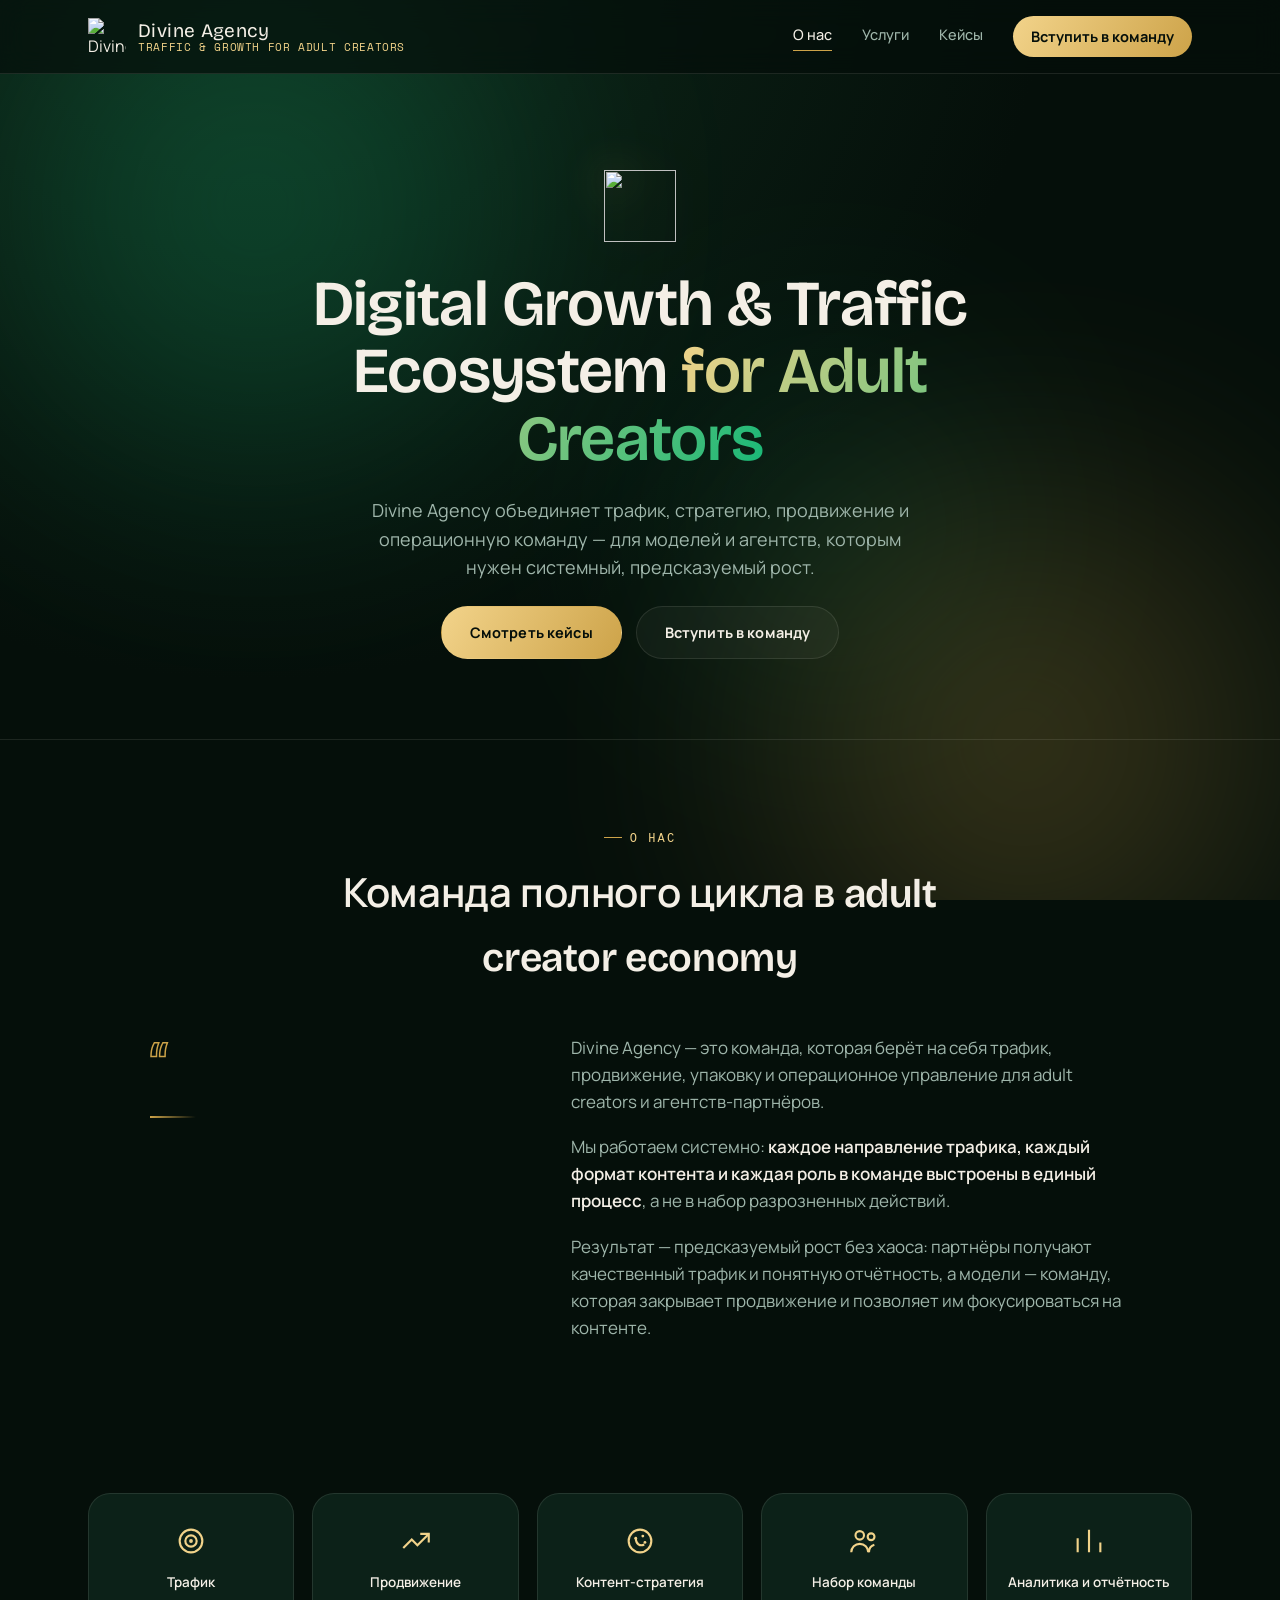
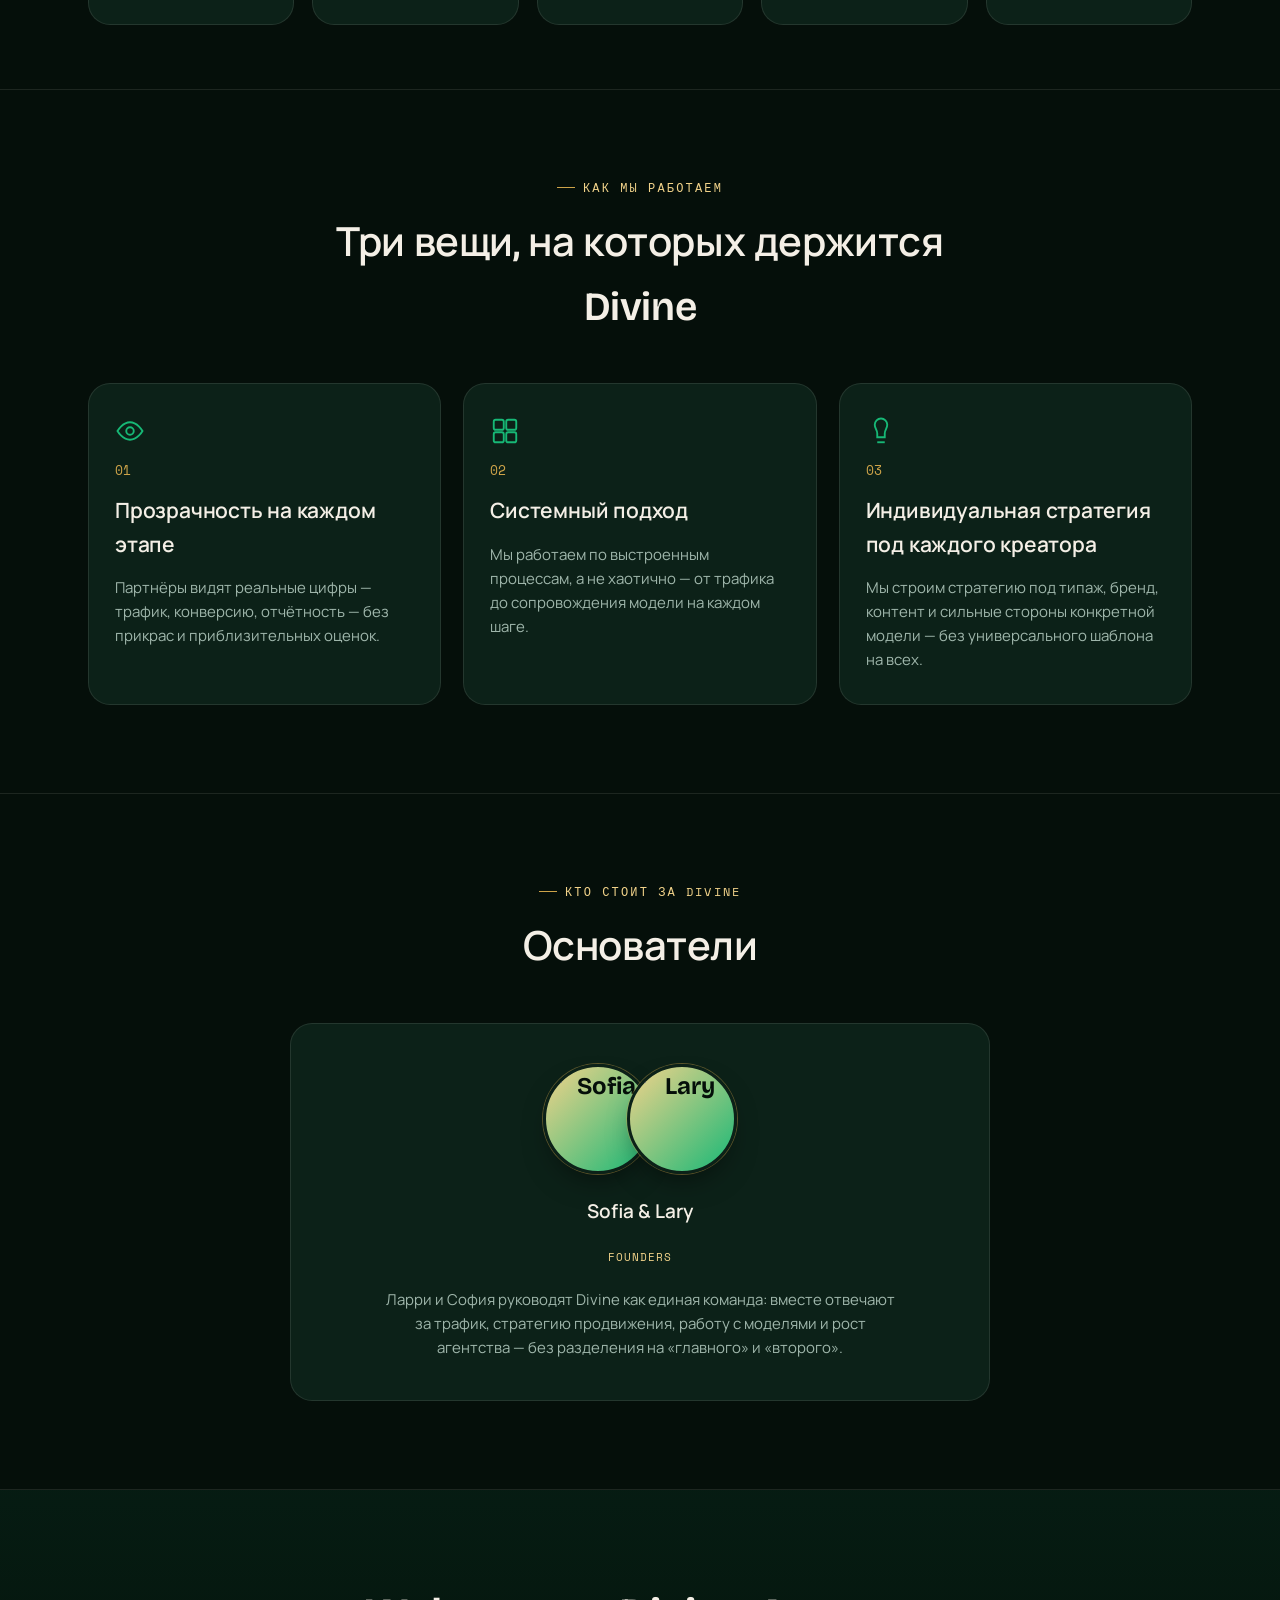
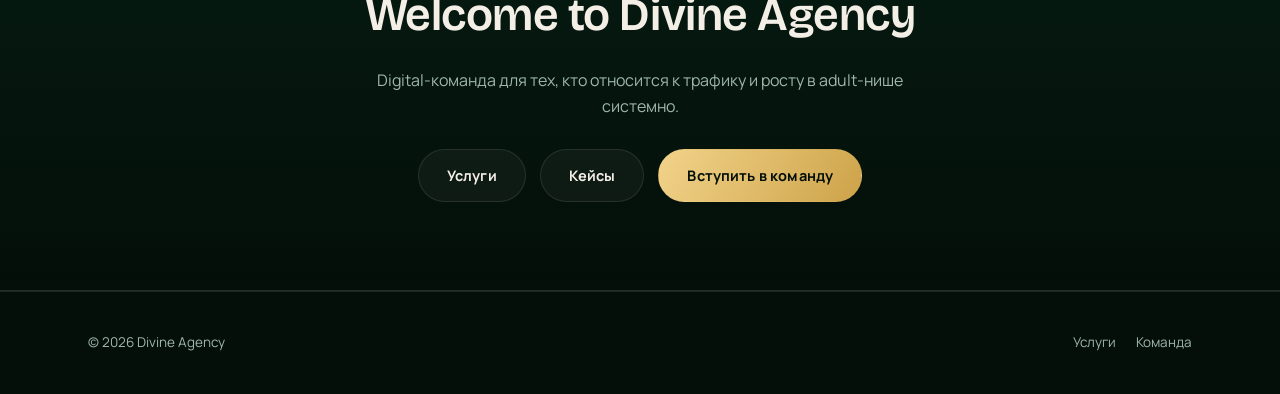
==== index.html @ f1b294c2 "Add files via upload" ====
<!DOCTYPE html>
<html lang="ru">
<head>
<meta charset="UTF-8">
<meta name="viewport" content="width=device-width, initial-scale=1.0">
<title>Divine Agency — Digital Growth &amp; Traffic Ecosystem for Adult Creators</title>
<meta name="description" content="Divine Agency — traffic, продвижение и команда полного цикла для adult creators и агентств.">
<link rel="icon" href="assets/logo.svg" type="image/svg+xml">
<link rel="stylesheet" href="style.css">
</head>
<body>
<div class="aurora-bg"><div class="aurora-blob"></div></div>
<div class="cursor-glow" id="cursor-glow"></div>

<header class="site-header">
  <div class="header-inner container">
    <a href="index.html" class="brand">
      <img src="assets/logo.svg" alt="Divine Agency" class="brand-mark">
      <span class="brand-text">
        <span class="brand-name">Divine Agency</span>
        <span class="brand-tagline">Traffic &amp; Growth for Adult Creators</span>
      </span>
    </a>
    <nav class="main-nav" id="main-nav">
      <a href="index.html#about" class="nav-link active">О нас</a>
      <a href="services.html" class="nav-link">Услуги</a>
      <a href="services.html#cases" class="nav-link">Кейсы</a>
      <a href="team.html" class="nav-link nav-cta">Вступить в команду</a>
    </nav>
    <button class="nav-toggle" id="nav-toggle" aria-label="Меню">
      <span></span><span></span><span></span>
    </button>
  </div>
</header>

<main>

  <section class="hero">
    <div class="hero-inner container">
      <img src="assets/logo.svg" alt="" class="hero-mark">
      <h1>Digital Growth &amp; Traffic Ecosystem <span>for Adult Creators</span></h1>
      <p class="hero-sub">Divine Agency объединяет трафик, стратегию, продвижение и операционную команду — для моделей и агентств, которым нужен системный, предсказуемый рост.</p>
      <div class="btn-row">
        <a href="services.html#cases" class="btn btn-primary">Смотреть кейсы</a>
        <a href="team.html" class="btn btn-ghost">Вступить в команду</a>
      </div>
    </div>
  </section>

  <hr class="divider">

  <section class="section" id="about">
    <div class="container">
      <div class="section-head reveal">
        <span class="eyebrow">О нас</span>
        <h2>Команда полного цикла в adult creator economy</h2>
      </div>
      <div class="about-wrap reveal">
        <span class="about-quote">“</span>
        <div class="about-body">
          <p>Divine Agency — это команда, которая берёт на себя трафик, продвижение, упаковку и операционное управление для adult creators и агентств-партнёров.</p>
          <p>Мы работаем системно: <strong>каждое направление трафика, каждый формат контента и каждая роль в команде выстроены в единый процесс</strong>, а не в набор разрозненных действий.</p>
          <p>Результат — предсказуемый рост без хаоса: партнёры получают качественный трафик и понятную отчётность, а модели — команду, которая закрывает продвижение и позволяет им фокусироваться на контенте.</p>
        </div>
      </div>
    </div>
  </section>

  <section class="section-tight">
    <div class="container">
      <div class="capability-grid reveal-stagger reveal">
        <div class="capability-tile">
          <svg class="capability-icon" viewBox="0 0 24 24" fill="none" stroke="currentColor" stroke-width="1.5"><circle cx="12" cy="12" r="8"/><circle cx="12" cy="12" r="4"/><circle cx="12" cy="12" r="0.6" fill="currentColor"/></svg>
          <span class="capability-label">Трафик</span>
        </div>
        <div class="capability-tile">
          <svg class="capability-icon" viewBox="0 0 24 24" fill="none" stroke="currentColor" stroke-width="1.5"><path d="M3 17l6-6 4 4 8-8"/><path d="M15 7h6v6"/></svg>
          <span class="capability-label">Продвижение</span>
        </div>
        <div class="capability-tile">
          <svg class="capability-icon" viewBox="0 0 24 24" fill="none" stroke="currentColor" stroke-width="1.5"><circle cx="12" cy="12" r="8"/><circle cx="9" cy="10" r="1" fill="currentColor" stroke="none"/><circle cx="14" cy="8.5" r="1" fill="currentColor" stroke="none"/><circle cx="15.5" cy="13" r="1" fill="currentColor" stroke="none"/><path d="M9 10c0 4 3 6 6 4.5"/></svg>
          <span class="capability-label">Контент-стратегия</span>
        </div>
        <div class="capability-tile">
          <svg class="capability-icon" viewBox="0 0 24 24" fill="none" stroke="currentColor" stroke-width="1.5"><circle cx="9" cy="8" r="3"/><path d="M3 20c0-3.3 2.7-6 6-6s6 2.7 6 6"/><circle cx="17" cy="9" r="2.4"/><path d="M15.5 20c0-2.6 1.6-4.6 3.8-5.3"/></svg>
          <span class="capability-label">Набор команды</span>
        </div>
        <div class="capability-tile">
          <svg class="capability-icon" viewBox="0 0 24 24" fill="none" stroke="currentColor" stroke-width="1.5"><path d="M4 20V10M12 20V4M20 20v-7"/></svg>
          <span class="capability-label">Аналитика и отчётность</span>
        </div>
      </div>
    </div>
  </section>

  <hr class="divider">

  <section class="section">
    <div class="container">
      <div class="section-head reveal">
        <span class="eyebrow">Как мы работаем</span>
        <h2>Три вещи, на которых держится Divine</h2>
      </div>
      <div class="pillar-grid reveal-stagger reveal">
        <div class="pillar-card">
          <svg class="pillar-icon" viewBox="0 0 24 24" fill="none" stroke="currentColor" stroke-width="1.5"><path d="M2 12s4-7 10-7 10 7 10 7-4 7-10 7-10-7-10-7z"/><circle cx="12" cy="12" r="3"/></svg>
          <span class="pillar-num">01</span>
          <h3>Прозрачность на каждом этапе</h3>
          <p>Партнёры видят реальные цифры — трафик, конверсию, отчётность — без прикрас и приблизительных оценок.</p>
        </div>
        <div class="pillar-card">
          <svg class="pillar-icon" viewBox="0 0 24 24" fill="none" stroke="currentColor" stroke-width="1.5"><rect x="3" y="3" width="8" height="8" rx="1.5"/><rect x="13" y="3" width="8" height="8" rx="1.5"/><rect x="3" y="13" width="8" height="8" rx="1.5"/><rect x="13" y="13" width="8" height="8" rx="1.5"/></svg>
          <span class="pillar-num">02</span>
          <h3>Системный подход</h3>
          <p>Мы работаем по выстроенным процессам, а не хаотично — от трафика до сопровождения модели на каждом шаге.</p>
        </div>
        <div class="pillar-card">
          <svg class="pillar-icon" viewBox="0 0 24 24" fill="none" stroke="currentColor" stroke-width="1.5"><path d="M12 2a5 5 0 0 1 5 5c0 3-2 4-2 7v3h-6v-3c0-3-2-4-2-7a5 5 0 0 1 5-5z"/><path d="M9 21h6"/></svg>
          <span class="pillar-num">03</span>
          <h3>Индивидуальная стратегия под каждого креатора</h3>
          <p>Мы строим стратегию под типаж, бренд, контент и сильные стороны конкретной модели — без универсального шаблона на всех.</p>
        </div>
      </div>
    </div>
  </section>

  <hr class="divider">

  <section class="section">
    <div class="container">
      <div class="section-head reveal">
        <span class="eyebrow">Кто стоит за Divine</span>
        <h2>Основатели</h2>
      </div>
      <div class="founder-card reveal">
        <div class="founder-avatars">
          <div class="founder-avatar"><img src="assets/sophie.png" alt="Sofia"></div>
          <div class="founder-avatar"><img src="assets/larry.png" alt="Lary"></div>
        </div>
        <div class="founder-names">
          <span class="founder-name-pair">Sofia &amp; Lary</span>
        </div>
        <span class="founder-role-pair">Founders</span>
        <p class="founder-desc">Ларри и София руководят Divine как единая команда: вместе отвечают за трафик, стратегию продвижения, работу с моделями и рост агентства — без разделения на «главного» и «второго».</p>
      </div>
    </div>
  </section>

  <section class="section closing reveal">
    <div class="container">
      <h2>Welcome to Divine Agency</h2>
      <p>Digital-команда для тех, кто относится к трафику и росту в adult-нише системно.</p>
      <div class="btn-row">
        <a href="services.html" class="btn btn-ghost">Услуги</a>
        <a href="services.html#cases" class="btn btn-ghost">Кейсы</a>
        <a href="team.html" class="btn btn-primary">Вступить в команду</a>
      </div>
    </div>
  </section>

</main>

<footer class="site-footer">
  <div class="container footer-inner">
    <span>© 2026 Divine Agency</span>
    <div class="footer-links">
      <a href="services.html">Услуги</a>
      <a href="team.html">Команда</a>
    </div>
  </div>
</footer>

<script src="script.js"></script>
</body>
</html>
---- style.css ----
@import url('https://fonts.googleapis.com/css2?family=Bricolage+Grotesque:opsz,wght@12..96,400;12..96,500;12..96,600;12..96,700;12..96,800&family=Manrope:wght@400;500;600;700;800&family=Space+Mono:wght@400;700&display=swap');

:root {
  --bg: #050f0a;
  --bg-soft: #081a12;
  --panel: #0c2118;
  --panel-line: rgba(244, 239, 230, 0.1);
  --emerald: #0f5a38;
  --emerald-bright: #17b876;
  --gold: #cda349;
  --gold-soft: #f2d38a;
  --ivory: #f4efe6;
  --muted: #9fb6ab;
  --radius-lg: 22px;
  --radius-md: 14px;
  --radius-sm: 9px;
  --font-display: 'Bricolage Grotesque', 'Manrope', sans-serif;
  --font-body: 'Manrope', sans-serif;
  --font-mono: 'Space Mono', monospace;
  --container: 1160px;
}

* { box-sizing: border-box; }

html { scroll-behavior: smooth; }

body {
  margin: 0;
  background: var(--bg);
  color: var(--ivory);
  font-family: var(--font-body);
  font-size: 16px;
  line-height: 1.6;
  -webkit-font-smoothing: antialiased;
}

img { max-width: 100%; display: block; }

a { color: inherit; text-decoration: none; }

.container {
  width: 100%;
  max-width: var(--container);
  margin: 0 auto;
  padding: 0 28px;
}

h1, h2, h3, h4 {
  font-family: var(--font-display);
  font-weight: 600;
  margin: 0;
  letter-spacing: -0.01em;
}

p { margin: 0; }

.eyebrow {
  display: inline-flex;
  align-items: center;
  gap: 8px;
  font-family: var(--font-mono);
  font-size: 12px;
  letter-spacing: 0.18em;
  text-transform: uppercase;
  color: var(--gold-soft);
}

.eyebrow::before {
  content: '';
  width: 18px;
  height: 1px;
  background: var(--gold);
}

/* ---------- Animated background ---------- */
.aurora-bg {
  position: fixed;
  inset: 0;
  z-index: -1;
  overflow: hidden;
  background: radial-gradient(ellipse at 20% -10%, #0e2c1c 0%, var(--bg) 55%),
              linear-gradient(180deg, var(--bg) 0%, var(--bg-soft) 100%);
}

.aurora-bg::before,
.aurora-bg::after {
  content: '';
  position: absolute;
  width: 60vw;
  height: 60vw;
  border-radius: 50%;
  filter: blur(90px);
  opacity: 0.28;
  animation: drift 26s ease-in-out infinite alternate;
}

.aurora-bg::before {
  top: -20%;
  left: -10%;
  background: radial-gradient(circle, var(--emerald-bright), transparent 70%);
}

.aurora-bg::after {
  bottom: -25%;
  right: -10%;
  background: radial-gradient(circle, var(--gold), transparent 70%);
  animation-delay: -13s;
}

@keyframes drift {
  0% { transform: translate(0, 0) scale(1); }
  100% { transform: translate(6%, 8%) scale(1.12); }
}

.aurora-blob {
  position: absolute;
  top: 30%;
  left: 45%;
  width: 40vw;
  height: 40vw;
  border-radius: 50%;
  filter: blur(100px);
  opacity: 0.16;
  background: radial-gradient(circle, var(--emerald-bright), transparent 70%);
  animation: orbit 34s linear infinite;
}

@keyframes orbit {
  0% { transform: translate(0, 0) rotate(0deg) scale(1); }
  50% { transform: translate(-14%, 10%) rotate(180deg) scale(1.15); }
  100% { transform: translate(0, 0) rotate(360deg) scale(1); }
}

.cursor-glow {
  position: fixed;
  top: 0;
  left: 0;
  width: 480px;
  height: 480px;
  margin-left: -240px;
  margin-top: -240px;
  border-radius: 50%;
  background: radial-gradient(circle, rgba(205, 163, 73, 0.1), transparent 70%);
  pointer-events: none;
  z-index: 1;
  opacity: 0;
  transition: opacity 0.4s ease;
  will-change: transform;
}

.cursor-glow.is-active { opacity: 1; }

@media (prefers-reduced-motion: reduce) {
  .aurora-bg::before, .aurora-bg::after, .aurora-blob,
  .capability-icon, .pillar-icon, .role-icon { animation: none !important; }
  .cursor-glow { display: none; }
}

/* ---------- Reveal on scroll ---------- */
.reveal {
  opacity: 0;
  transform: translateY(28px);
  transition: opacity 0.7s cubic-bezier(0.2, 0.7, 0.2, 1), transform 0.7s cubic-bezier(0.2, 0.7, 0.2, 1);
}

.reveal.is-visible { opacity: 1; transform: translateY(0); }

.reveal-stagger > * { opacity: 0; }
.reveal-stagger.is-visible > * { animation: revealStagger 0.7s cubic-bezier(0.2, 0.7, 0.2, 1) both; }
.reveal-stagger.is-visible > *:nth-child(1) { animation-delay: 0.05s; }
.reveal-stagger.is-visible > *:nth-child(2) { animation-delay: 0.12s; }
.reveal-stagger.is-visible > *:nth-child(3) { animation-delay: 0.19s; }
.reveal-stagger.is-visible > *:nth-child(4) { animation-delay: 0.26s; }
.reveal-stagger.is-visible > *:nth-child(5) { animation-delay: 0.33s; }

@keyframes revealStagger {
  from { opacity: 0; transform: translateY(22px); }
  to { opacity: 1; transform: translateY(0); }
}

/* ---------- Header ---------- */
.site-header {
  position: sticky;
  top: 0;
  z-index: 50;
  background: rgba(5, 15, 10, 0.72);
  backdrop-filter: blur(14px);
  border-bottom: 1px solid var(--panel-line);
}

.header-inner {
  display: flex;
  align-items: center;
  justify-content: space-between;
  gap: 20px;
  padding-top: 16px;
  padding-bottom: 16px;
}

.brand {
  display: flex;
  align-items: center;
  gap: 12px;
}

.brand-mark { width: 38px; height: 38px; flex-shrink: 0; }

.brand-text { display: flex; flex-direction: column; line-height: 1.15; }

.brand-name {
  font-family: var(--font-display);
  font-size: 19px;
  letter-spacing: 0.02em;
  color: var(--ivory);
}

.brand-tagline {
  font-family: var(--font-mono);
  font-size: 10.5px;
  letter-spacing: 0.06em;
  color: var(--gold-soft);
  text-transform: uppercase;
}

.main-nav {
  display: flex;
  align-items: center;
  gap: 30px;
}

.nav-link {
  font-size: 14.5px;
  font-weight: 500;
  color: var(--muted);
  padding-bottom: 4px;
  border-bottom: 1px solid transparent;
  transition: color 0.2s ease, border-color 0.2s ease;
  white-space: nowrap;
}

.nav-link:hover { color: var(--ivory); }

.nav-link.active {
  color: var(--ivory);
  border-color: var(--gold);
}

.nav-link.nav-cta {
  color: var(--bg);
  background: linear-gradient(120deg, var(--gold-soft), var(--gold));
  padding: 9px 18px;
  border-radius: 999px;
  border-bottom: none;
  font-weight: 700;
}

.nav-link.nav-cta:hover { filter: brightness(1.08); }

.nav-toggle {
  display: none;
  flex-direction: column;
  justify-content: center;
  gap: 5px;
  width: 34px;
  height: 34px;
  background: none;
  border: 1px solid var(--panel-line);
  border-radius: 8px;
  cursor: pointer;
}

.nav-toggle span {
  display: block;
  height: 1.5px;
  margin: 0 7px;
  background: var(--ivory);
}

/* ---------- Buttons ---------- */
.btn {
  position: relative;
  display: inline-flex;
  align-items: center;
  justify-content: center;
  gap: 8px;
  padding: 14px 28px;
  border-radius: 999px;
  font-size: 14.5px;
  font-weight: 700;
  letter-spacing: 0.01em;
  cursor: pointer;
  border: 1px solid transparent;
  overflow: hidden;
  transition: transform 0.25s cubic-bezier(0.2, 0.8, 0.2, 1), filter 0.2s ease, background 0.2s ease, box-shadow 0.3s ease;
}

.btn::before {
  content: '';
  position: absolute;
  inset: 0;
  background: linear-gradient(115deg, transparent 20%, rgba(255, 255, 255, 0.35) 50%, transparent 80%);
  transform: translateX(-120%);
  transition: transform 0.6s ease;
}

.btn:hover::before { transform: translateX(120%); }

.btn:hover { transform: translateY(-3px) scale(1.02); }
.btn:active { transform: translateY(-1px) scale(0.98); }

.btn-primary {
  color: var(--bg);
  background: linear-gradient(120deg, var(--gold-soft), var(--gold));
}

.btn-primary:hover {
  filter: brightness(1.06);
  box-shadow: 0 14px 34px -14px rgba(205, 163, 73, 0.6);
}

.btn-ghost {
  color: var(--ivory);
  background: rgba(244, 239, 230, 0.04);
  border-color: var(--panel-line);
}

.btn-ghost:hover {
  background: rgba(244, 239, 230, 0.09);
  box-shadow: 0 14px 34px -18px rgba(23, 184, 118, 0.5);
}

.btn-row {
  display: flex;
  flex-wrap: wrap;
  gap: 14px;
}

/* ---------- Hero ---------- */
.hero {
  padding: 96px 0 80px;
  text-align: center;
}

.hero-inner {
  max-width: 780px;
  margin: 0 auto;
  display: flex;
  flex-direction: column;
  align-items: center;
  gap: 24px;
}

.hero-mark {
  width: 72px;
  height: 72px;
  margin-bottom: 4px;
  filter: drop-shadow(0 0 22px rgba(205, 163, 73, 0.45));
  animation: heroFloat 5.5s ease-in-out infinite;
}

@keyframes heroFloat {
  0%, 100% { transform: translateY(0) rotate(0deg); }
  50% { transform: translateY(-10px) rotate(-3deg); }
}

.hero h1 {
  font-size: clamp(38px, 5.6vw, 64px);
  line-height: 1.05;
  color: var(--ivory);
}

.hero h1 span {
  background: linear-gradient(120deg, var(--gold-soft), var(--emerald-bright));
  -webkit-background-clip: text;
  background-clip: text;
  color: transparent;
}

.hero-sub {
  font-size: 18px;
  color: var(--muted);
  max-width: 560px;
}

/* ---------- Sections ---------- */
.section { padding: 88px 0; }
.section-tight { padding: 64px 0; }

.section-head {
  max-width: 680px;
  margin: 0 auto 44px;
  text-align: center;
  display: flex;
  flex-direction: column;
  gap: 14px;
  align-items: center;
}

.section-head h2 {
  font-size: clamp(28px, 3.6vw, 40px);
  color: var(--ivory);
}

.section-head p {
  color: var(--muted);
  font-size: 16px;
}

.divider {
  border: none;
  border-top: 1px solid var(--panel-line);
  margin: 0;
}

/* ---------- About ---------- */
.about-wrap {
  display: grid;
  grid-template-columns: 0.8fr 1.2fr;
  gap: 48px;
  align-items: start;
  max-width: 980px;
  margin: 0 auto;
}

.about-quote {
  font-family: var(--font-display);
  font-size: 64px;
  line-height: 1;
  color: transparent;
  -webkit-text-stroke: 1.5px var(--gold);
  position: relative;
}

.about-quote::after {
  content: '';
  display: block;
  width: 46px;
  height: 2px;
  margin-top: 18px;
  background: linear-gradient(90deg, var(--gold), transparent);
}

.about-body {
  display: flex;
  flex-direction: column;
  gap: 18px;
  color: var(--muted);
  font-size: 17px;
}

.about-body strong { color: var(--ivory); font-weight: 600; }

/* ---------- Capability grid ---------- */
.capability-grid {
  display: grid;
  grid-template-columns: repeat(5, 1fr);
  gap: 18px;
}

.capability-tile {
  background: var(--panel);
  border: 1px solid var(--panel-line);
  border-radius: var(--radius-lg);
  padding: 30px 18px;
  text-align: center;
  display: flex;
  flex-direction: column;
  align-items: center;
  gap: 14px;
  transition: transform 0.3s ease, border-color 0.3s ease, box-shadow 0.3s ease;
}

.capability-tile:hover {
  transform: translateY(-6px);
  border-color: rgba(205, 163, 73, 0.4);
  box-shadow: 0 18px 40px -20px rgba(23, 184, 118, 0.4);
}

.capability-icon {
  width: 34px;
  height: 34px;
  color: var(--gold-soft);
  animation: iconFloat 4.5s ease-in-out infinite;
}

.capability-tile:nth-child(2) .capability-icon { animation-delay: -0.8s; }
.capability-tile:nth-child(3) .capability-icon { animation-delay: -1.6s; }
.capability-tile:nth-child(4) .capability-icon { animation-delay: -2.4s; }
.capability-tile:nth-child(5) .capability-icon { animation-delay: -3.2s; }

.capability-label {
  font-size: 13.5px;
  color: var(--ivory);
  font-weight: 600;
}

@keyframes iconFloat {
  0%, 100% { transform: translateY(0); }
  50% { transform: translateY(-7px); }
}

/* ---------- Pillars ---------- */
.pillar-grid {
  display: grid;
  grid-template-columns: repeat(3, 1fr);
  gap: 22px;
}

.pillar-card {
  background: var(--panel);
  border: 1px solid var(--panel-line);
  border-radius: var(--radius-lg);
  padding: 32px 26px;
  display: flex;
  flex-direction: column;
  gap: 14px;
  transition: transform 0.3s ease, border-color 0.3s ease;
}

.pillar-card:hover {
  transform: translateY(-6px);
  border-color: rgba(205, 163, 73, 0.35);
}

.pillar-icon {
  width: 30px;
  height: 30px;
  color: var(--emerald-bright);
  animation: iconFloat 5s ease-in-out infinite;
}

.pillar-card:nth-child(2) .pillar-icon { animation-delay: -1.2s; }
.pillar-card:nth-child(3) .pillar-icon { animation-delay: -2.4s; }

.pillar-num {
  font-family: var(--font-mono);
  color: var(--gold);
  font-size: 13px;
}

.pillar-card h3 { font-size: 21px; color: var(--ivory); }
.pillar-card p { color: var(--muted); font-size: 15px; }

/* ---------- Founders ---------- */
.founder-card {
  background: var(--panel);
  border: 1px solid var(--panel-line);
  border-radius: var(--radius-lg);
  padding: 40px;
  max-width: 700px;
  margin: 0 auto;
  display: flex;
  flex-direction: column;
  align-items: center;
  gap: 22px;
  text-align: center;
}

.founder-avatars {
  display: flex;
  align-items: center;
}

.founder-names {
  display: flex;
  align-items: center;
  justify-content: center;
  gap: 14px;
  flex-wrap: wrap;
}

.founder-name-pair { font-size: 19px; color: var(--ivory); font-weight: 600; }
.founder-role-pair {
  font-family: var(--font-mono);
  font-size: 11px;
  letter-spacing: 0.08em;
  text-transform: uppercase;
  color: var(--gold-soft);
}

.founder-plus { color: var(--gold); font-size: 20px; }

.founder-avatar {
  width: 110px;
  height: 110px;
  border-radius: 50%;
  flex-shrink: 0;
  display: flex;
  align-items: center;
  justify-content: center;
  font-family: var(--font-display);
  font-size: 24px;
  font-weight: 700;
  color: var(--bg);
  background: linear-gradient(135deg, var(--gold-soft), var(--emerald-bright));
  overflow: hidden;
  border: 3px solid var(--panel);
  box-shadow: 0 0 0 1px rgba(205, 163, 73, 0.4), 0 14px 30px -12px rgba(0, 0, 0, 0.6);
}

.founder-avatar img { width: 100%; height: 100%; object-fit: cover; }

.founder-avatar + .founder-avatar { margin-left: -26px; }

.founder-desc { color: var(--muted); font-size: 15px; max-width: 520px; }

/* ---------- Closing / Welcome ---------- */
.closing {
  text-align: center;
  background: linear-gradient(180deg, rgba(23, 184, 118, 0.08), transparent);
  border-top: 1px solid var(--panel-line);
  border-bottom: 1px solid var(--panel-line);
}

.closing h2 {
  font-size: clamp(30px, 4vw, 46px);
  margin-bottom: 16px;
}

.closing p {
  color: var(--muted);
  max-width: 560px;
  margin: 0 auto 30px;
}

.closing .btn-row { justify-content: center; }

/* ---------- Services page ---------- */
.service-grid {
  display: grid;
  grid-template-columns: repeat(2, 1fr);
  gap: 22px;
}

.service-card {
  background: var(--panel);
  border: 1px solid var(--panel-line);
  border-radius: var(--radius-lg);
  padding: 32px;
  display: flex;
  flex-direction: column;
  gap: 14px;
}

.service-card.soon { opacity: 0.75; }

.service-top { display: flex; align-items: center; justify-content: space-between; gap: 12px; }
.service-top h3 { font-size: 22px; color: var(--ivory); }

.badge {
  font-family: var(--font-mono);
  font-size: 11px;
  letter-spacing: 0.06em;
  text-transform: uppercase;
  padding: 5px 10px;
  border-radius: 999px;
  background: rgba(23, 184, 118, 0.14);
  color: var(--emerald-bright);
  border: 1px solid rgba(23, 184, 118, 0.3);
}

.badge.badge-soon {
  background: rgba(205, 163, 73, 0.12);
  color: var(--gold-soft);
  border-color: rgba(205, 163, 73, 0.32);
}

.service-price {
  font-family: var(--font-mono);
  font-size: 26px;
  color: var(--gold-soft);
}

.service-price span { font-size: 13px; color: var(--muted); font-family: var(--font-body); }

.service-card p { color: var(--muted); font-size: 15px; }

.service-list {
  list-style: none;
  margin: 0;
  padding: 0;
  display: flex;
  flex-direction: column;
  gap: 8px;
  color: var(--muted);
  font-size: 14.5px;
}

.service-list li { display: flex; gap: 10px; align-items: flex-start; }
.service-list li::before { content: '—'; color: var(--gold); flex-shrink: 0; }

/* ---------- Case grid ---------- */
.case-grid {
  display: grid;
  grid-template-columns: repeat(2, 1fr);
  gap: 22px;
}

.case-card {
  background: var(--panel);
  border: 1px solid var(--panel-line);
  border-radius: var(--radius-lg);
  overflow: hidden;
  display: flex;
  flex-direction: column;
}

.case-shot {
  aspect-ratio: 16 / 9;
  background: linear-gradient(135deg, rgba(23, 184, 118, 0.18), rgba(205, 163, 73, 0.12));
  display: flex;
  align-items: center;
  justify-content: center;
}

.case-shot img { width: 100%; height: 100%; object-fit: cover; }

.case-shot-empty {
  border: 1px dashed var(--panel-line);
  margin: 14px;
  border-radius: var(--radius-md);
  color: var(--muted);
  font-family: var(--font-mono);
  font-size: 12px;
  text-align: center;
  padding: 20px;
}

.case-body { padding: 24px 26px 28px; display: flex; flex-direction: column; gap: 12px; }
.case-tag { font-family: var(--font-mono); font-size: 11px; letter-spacing: 0.08em; text-transform: uppercase; color: var(--gold-soft); }
.case-body h3 { font-size: 19px; color: var(--ivory); }
.case-metrics { display: flex; gap: 22px; flex-wrap: wrap; }
.case-metric-num { font-family: var(--font-mono); font-size: 26px; color: var(--emerald-bright); text-shadow: 0 0 18px rgba(23, 184, 118, 0.35); }
.case-metric-label { font-size: 12px; color: var(--muted); }

/* ---------- Team / roles ---------- */
.role-grid {
  display: grid;
  grid-template-columns: repeat(4, 1fr);
  gap: 18px;
}

.role-card {
  background: var(--panel);
  border: 1px solid var(--panel-line);
  border-radius: var(--radius-lg);
  padding: 26px 22px;
  display: flex;
  flex-direction: column;
  gap: 10px;
  transition: transform 0.3s ease, border-color 0.3s ease, box-shadow 0.3s ease;
}

.role-card:hover {
  transform: translateY(-6px);
  border-color: rgba(205, 163, 73, 0.4);
  box-shadow: 0 18px 40px -20px rgba(23, 184, 118, 0.4);
}

.role-icon {
  width: 28px;
  height: 28px;
  color: var(--gold-soft);
  animation: iconFloat 4.8s ease-in-out infinite;
}

.role-card:nth-child(2) .role-icon { animation-delay: -1.2s; }
.role-card:nth-child(3) .role-icon { animation-delay: -2.4s; }
.role-card:nth-child(4) .role-icon { animation-delay: -3.6s; }

.role-card h3 { font-size: 17px; color: var(--ivory); }
.role-card p { font-size: 13.5px; color: var(--muted); }

.terms-grid {
  display: grid;
  grid-template-columns: repeat(2, 1fr);
  gap: 22px;
}

.terms-card {
  background: var(--panel);
  border: 1px solid var(--panel-line);
  border-radius: var(--radius-lg);
  padding: 30px;
  display: flex;
  flex-direction: column;
  gap: 16px;
}

.terms-card h3 { font-size: 19px; color: var(--ivory); }

.terms-list {
  list-style: none;
  margin: 0;
  padding: 0;
  display: flex;
  flex-direction: column;
  gap: 9px;
  color: var(--muted);
  font-size: 14.5px;
}

.terms-list li { display: flex; gap: 10px; align-items: flex-start; }
.terms-list li::before { content: '✦'; color: var(--gold); font-size: 11px; margin-top: 4px; flex-shrink: 0; }

.support-note {
  margin-top: 4px;
  padding-top: 16px;
  border-top: 1px solid var(--panel-line);
}

.support-note h4 {
  font-size: 13px;
  color: var(--gold-soft);
  text-transform: uppercase;
  letter-spacing: 0.05em;
  font-family: var(--font-mono);
  margin-bottom: 10px;
}

.shift-grid {
  display: grid;
  grid-template-columns: repeat(4, 1fr);
  gap: 10px;
}

.shift-tile {
  background: rgba(244, 239, 230, 0.04);
  border: 1px solid var(--panel-line);
  border-radius: var(--radius-sm);
  padding: 12px;
  text-align: center;
  font-family: var(--font-mono);
  font-size: 12.5px;
  color: var(--muted);
}

/* ---------- Form ---------- */
.form-card {
  max-width: 760px;
  margin: 0 auto;
  background: var(--panel);
  border: 1px solid var(--panel-line);
  border-radius: var(--radius-lg);
  padding: 40px;
}

.role-select {
  display: grid;
  grid-template-columns: repeat(4, 1fr);
  gap: 12px;
  margin-bottom: 36px;
}

.role-option {
  cursor: pointer;
  background: rgba(244, 239, 230, 0.04);
  border: 1px solid var(--panel-line);
  border-radius: var(--radius-md);
  padding: 16px 12px;
  text-align: center;
  font-size: 13.5px;
  font-weight: 600;
  color: var(--muted);
  transition: all 0.2s ease;
}

.role-option input { display: none; }

.role-option.is-active {
  color: var(--bg);
  background: linear-gradient(120deg, var(--gold-soft), var(--gold));
  border-color: transparent;
}

.form-hint {
  text-align: center;
  font-family: var(--font-mono);
  font-size: 12px;
  color: var(--muted);
  margin-bottom: 8px;
}

.field-grid {
  display: grid;
  grid-template-columns: repeat(2, 1fr);
  gap: 18px;
}

.field { display: flex; flex-direction: column; gap: 8px; margin-bottom: 18px; }
.field.full { grid-column: 1 / -1; }

.field label {
  font-size: 13px;
  color: var(--muted);
  font-weight: 500;
}

.field input[type="text"],
.field input[type="number"],
.field input[type="email"],
.field select,
.field textarea {
  background: rgba(5, 15, 10, 0.6);
  border: 1px solid var(--panel-line);
  border-radius: var(--radius-sm);
  padding: 12px 14px;
  color: var(--ivory);
  font-family: var(--font-body);
  font-size: 14.5px;
  outline: none;
  transition: border-color 0.2s ease;
}

.field textarea { resize: vertical; min-height: 88px; }

.field input:focus,
.field select:focus,
.field textarea:focus { border-color: var(--gold); }

.field-checks {
  display: flex;
  flex-wrap: wrap;
  gap: 10px;
}

.check-pill {
  display: flex;
  align-items: center;
  gap: 8px;
  padding: 9px 14px;
  border-radius: 999px;
  border: 1px solid var(--panel-line);
  background: rgba(244, 239, 230, 0.03);
  font-size: 13.5px;
  color: var(--muted);
  cursor: pointer;
  transition: border-color 0.2s ease, color 0.2s ease;
}

.check-pill:has(input:checked) {
  border-color: var(--gold);
  color: var(--ivory);
}

.other-input {
  display: none;
  margin-top: 10px;
}

.other-input.is-visible { display: block; }

.radio-row { display: flex; gap: 18px; }
.radio-row label { display: flex; align-items: center; gap: 8px; font-size: 14px; color: var(--muted); cursor: pointer; }

.toggle-row {
  display: flex;
  gap: 10px;
  margin-bottom: 10px;
}

.toggle-btn {
  cursor: pointer;
  padding: 8px 16px;
  border-radius: 999px;
  border: 1px solid var(--panel-line);
  background: rgba(244, 239, 230, 0.03);
  font-size: 13px;
  color: var(--muted);
  transition: all 0.2s ease;
}

.toggle-btn.is-active {
  color: var(--bg);
  background: linear-gradient(120deg, var(--gold-soft), var(--gold));
  border-color: transparent;
}

.attach-pane { display: none; }
.attach-pane.is-visible { display: block; }

.field input[type="file"] {
  background: rgba(5, 15, 10, 0.6);
  border: 1px dashed var(--panel-line);
  border-radius: var(--radius-sm);
  padding: 14px;
  color: var(--muted);
  font-family: var(--font-body);
  font-size: 13.5px;
}

.field-note {
  font-size: 12px;
  color: var(--muted);
  opacity: 0.75;
}

.role-fields { display: none; }
.role-fields.is-visible { display: block; }

.form-submit { display: flex; justify-content: center; margin-top: 8px; }

.form-success {
  display: none;
  text-align: center;
  padding: 40px 20px;
  color: var(--muted);
}

.form-success.is-visible { display: block; }
.form-success h3 { color: var(--gold-soft); margin-bottom: 10px; font-size: 22px; }

/* ---------- Footer ---------- */
.site-footer {
  border-top: 1px solid var(--panel-line);
  padding: 40px 0;
}

.footer-inner {
  display: flex;
  align-items: center;
  justify-content: space-between;
  gap: 16px;
  flex-wrap: wrap;
  color: var(--muted);
  font-size: 13.5px;
}

.footer-links { display: flex; gap: 20px; }

/* ---------- Responsive ---------- */
@media (max-width: 920px) {
  .about-wrap { grid-template-columns: 1fr; }
  .about-quote { display: none; }
  .capability-grid { grid-template-columns: repeat(3, 1fr); }
  .pillar-grid { grid-template-columns: 1fr; }
  .service-grid, .case-grid, .terms-grid { grid-template-columns: 1fr; }
  .role-grid { grid-template-columns: repeat(2, 1fr); }
  .role-select { grid-template-columns: repeat(2, 1fr); }
  .field-grid { grid-template-columns: 1fr; }
  .shift-grid { grid-template-columns: repeat(2, 1fr); }
}

@media (max-width: 720px) {
  .main-nav {
    position: absolute;
    top: 100%;
    left: 0;
    right: 0;
    background: rgba(5, 15, 10, 0.98);
    border-bottom: 1px solid var(--panel-line);
    flex-direction: column;
    align-items: flex-start;
    gap: 4px;
    padding: 14px 28px 22px;
    display: none;
  }
  .main-nav.is-open { display: flex; }
  .nav-link { padding: 10px 0; width: 100%; }
  .nav-link.nav-cta { margin-top: 8px; text-align: center; }
  .nav-toggle { display: flex; }
  .capability-grid { grid-template-columns: repeat(2, 1fr); }
  .founder-avatars { transform: scale(0.9); }
}

@media (max-width: 520px) {
  .role-select { grid-template-columns: 1fr; }
}
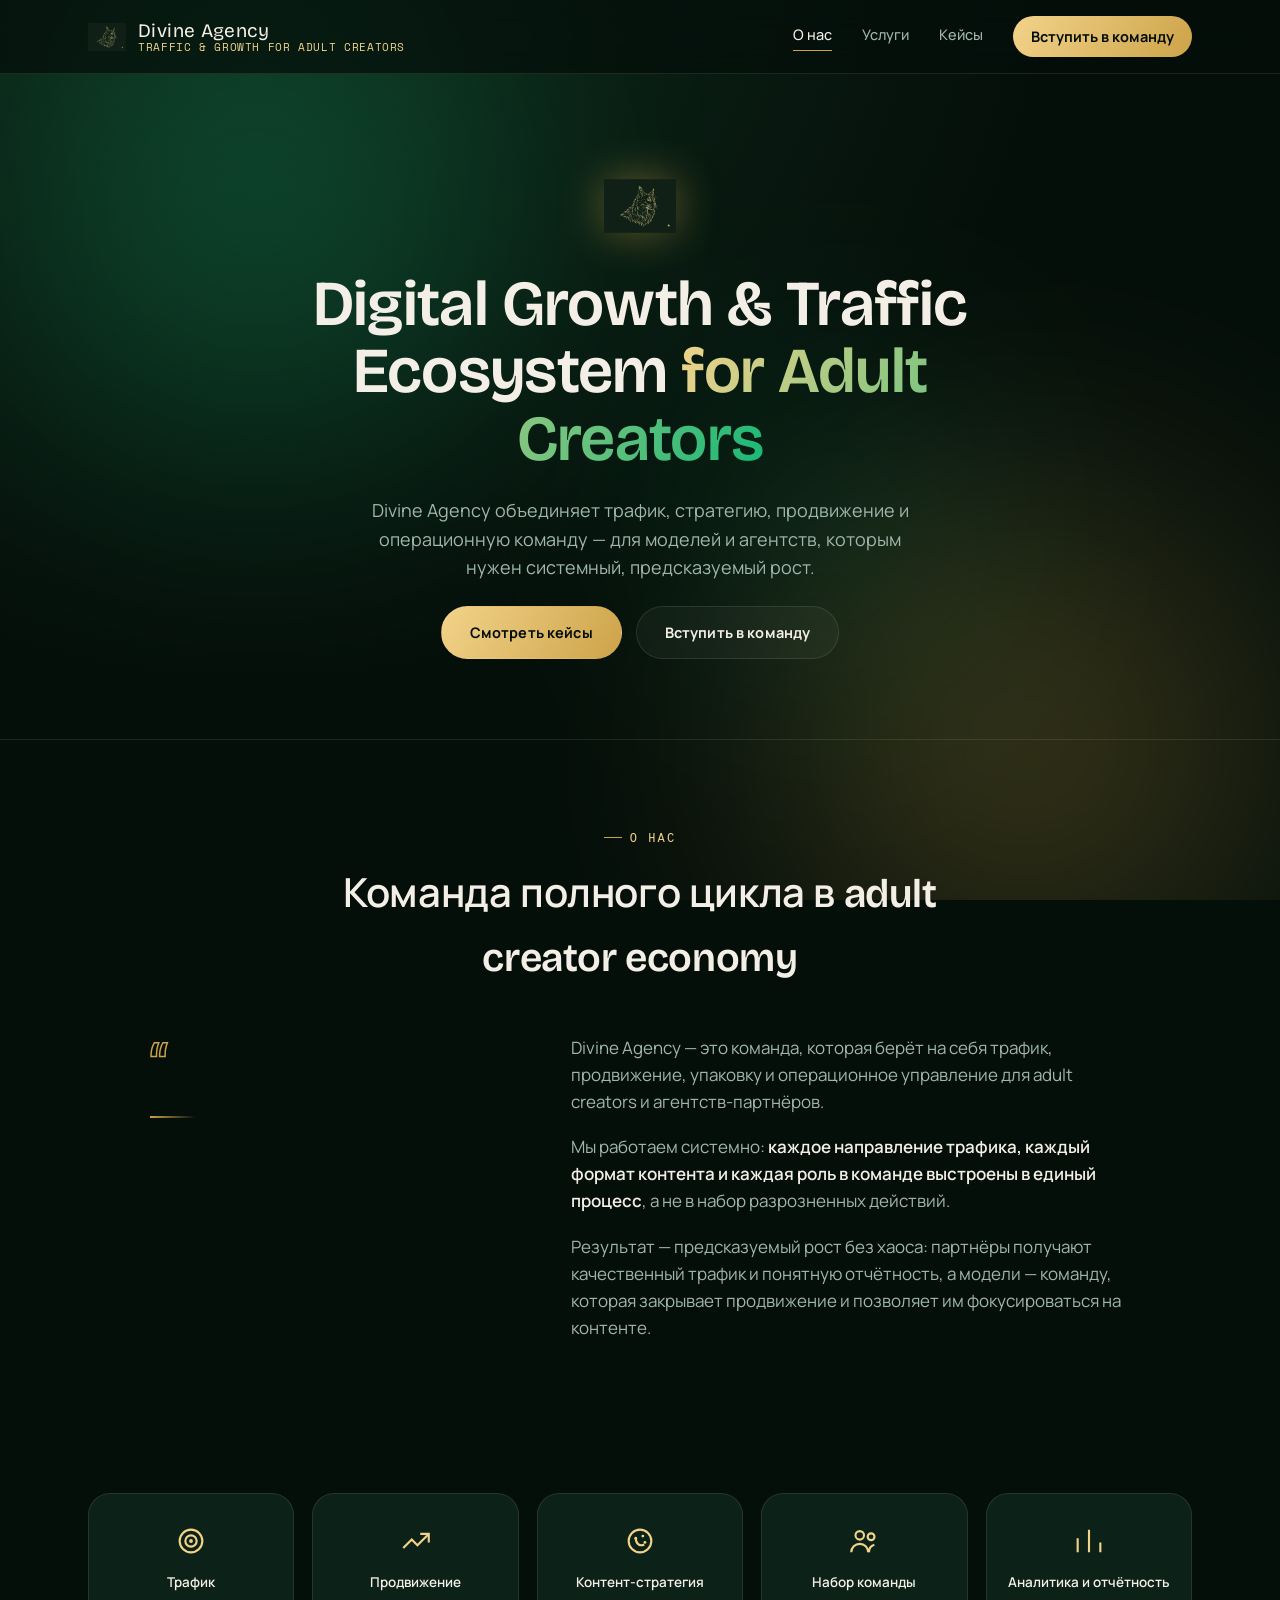
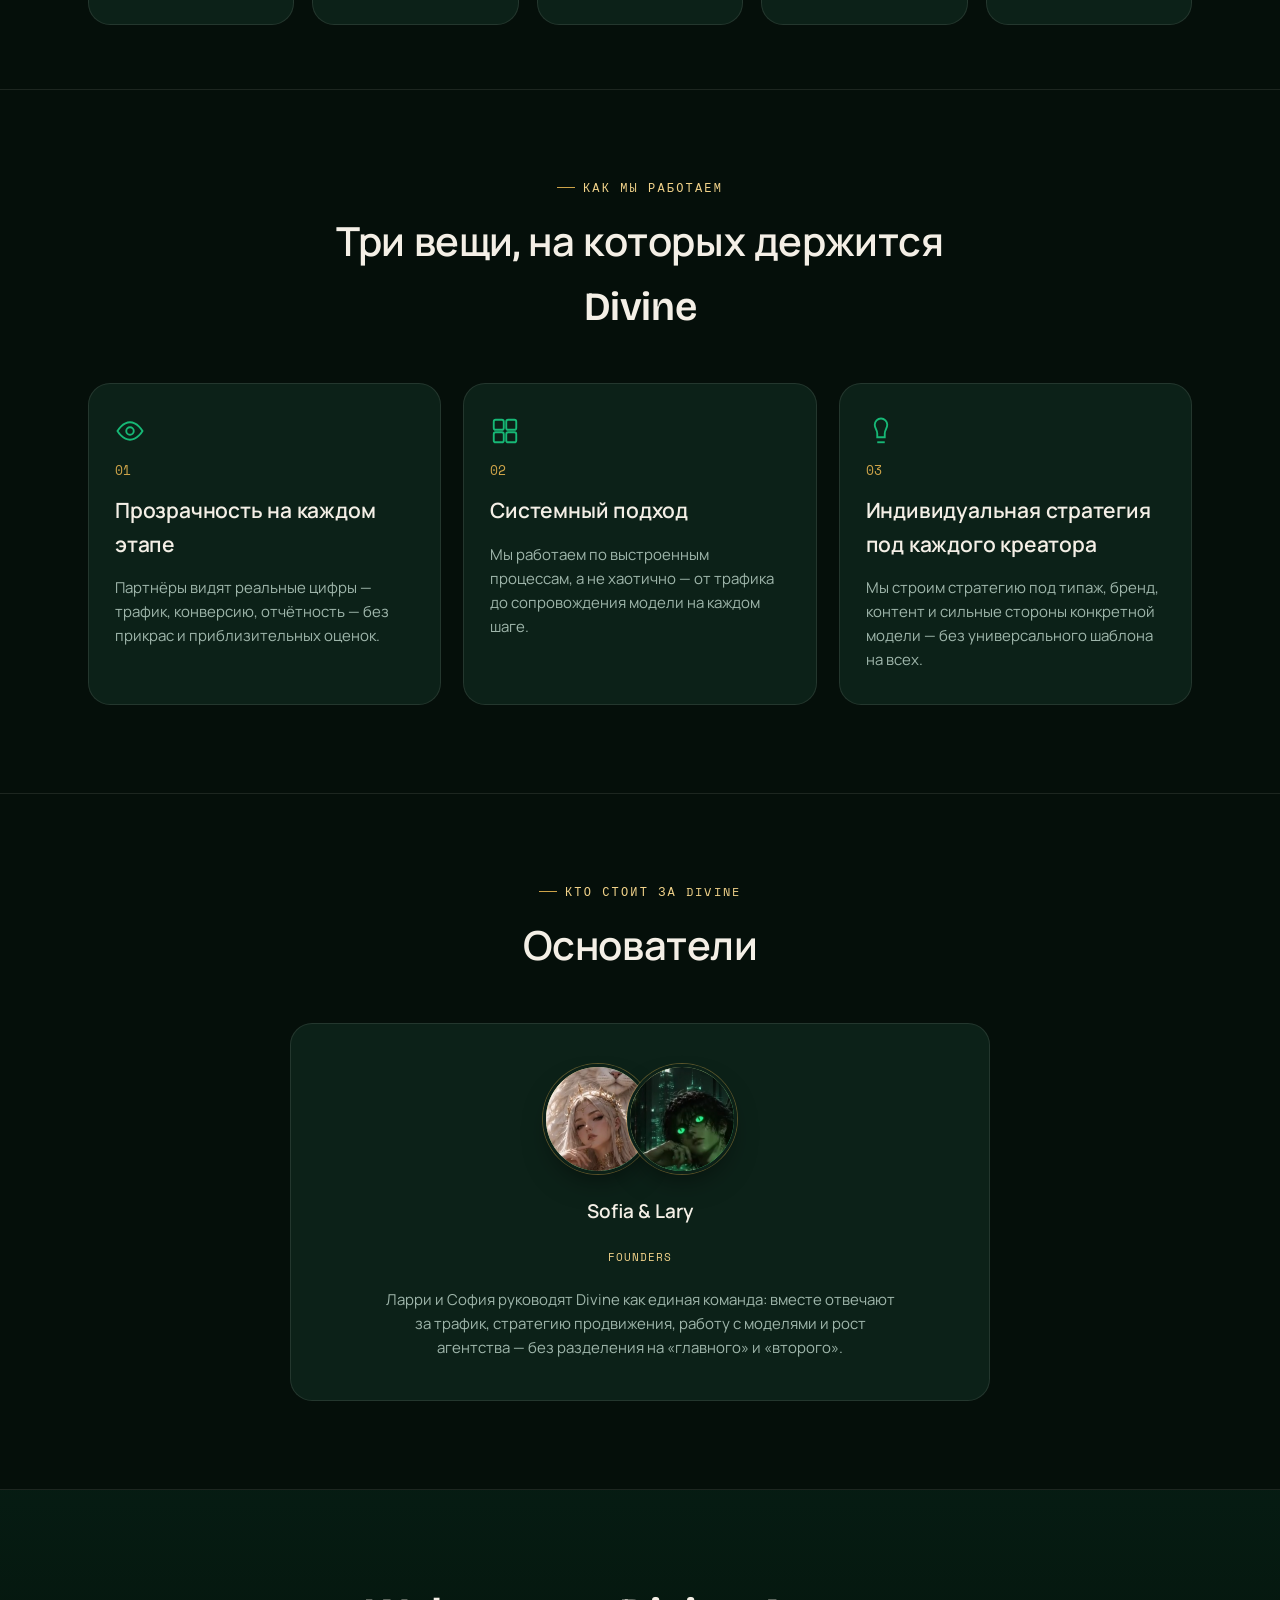
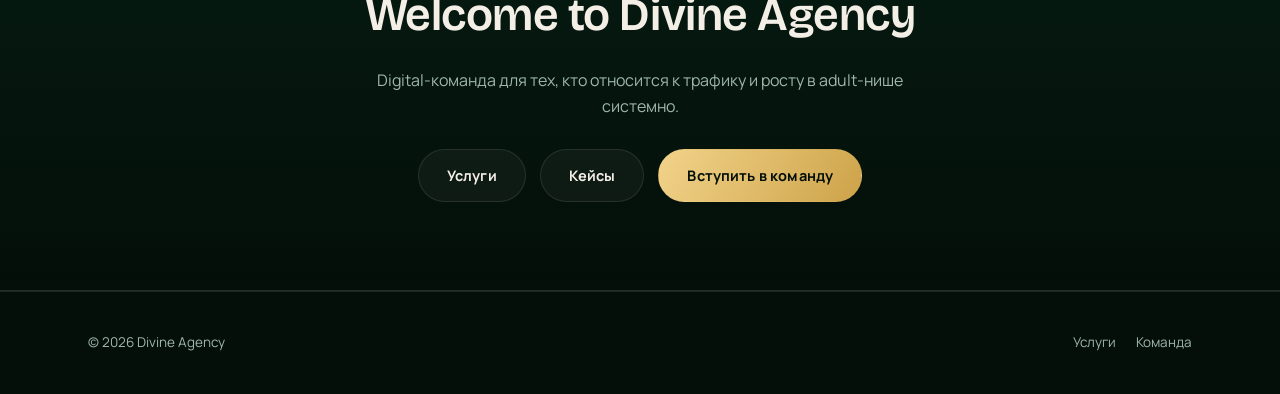
==== commit 5c5c114b: "Add files via upload" ====
--- a/index.html
+++ b/index.html
@@ -5,7 +5,7 @@
 <meta name="viewport" content="width=device-width, initial-scale=1.0">
 <title>Divine Agency — Digital Growth &amp; Traffic Ecosystem for Adult Creators</title>
 <meta name="description" content="Divine Agency — traffic, продвижение и команда полного цикла для adult creators и агентств.">
-<link rel="icon" href="assets/logo.svg" type="image/svg+xml">
+<link rel="icon" href="logo.svg" type="image/svg+xml">
 <link rel="stylesheet" href="style.css">
 </head>
 <body>
@@ -15,7 +15,7 @@
 <header class="site-header">
   <div class="header-inner container">
     <a href="index.html" class="brand">
-      <img src="assets/logo.svg" alt="Divine Agency" class="brand-mark">
+      <img src="logo.svg" alt="Divine Agency" class="brand-mark">
       <span class="brand-text">
         <span class="brand-name">Divine Agency</span>
         <span class="brand-tagline">Traffic &amp; Growth for Adult Creators</span>
@@ -37,7 +37,7 @@
 
   <section class="hero">
     <div class="hero-inner container">
-      <img src="assets/logo.svg" alt="" class="hero-mark">
+      <img src="logo.svg" alt="" class="hero-mark">
       <h1>Digital Growth &amp; Traffic Ecosystem <span>for Adult Creators</span></h1>
       <p class="hero-sub">Divine Agency объединяет трафик, стратегию, продвижение и операционную команду — для моделей и агентств, которым нужен системный, предсказуемый рост.</p>
       <div class="btn-row">
@@ -134,8 +134,8 @@
       </div>
       <div class="founder-card reveal">
         <div class="founder-avatars">
-          <div class="founder-avatar"><img src="assets/sophie.png" alt="Sofia"></div>
-          <div class="founder-avatar"><img src="assets/larry.png" alt="Lary"></div>
+          <div class="founder-avatar"><img src="sophie.png" alt="Sofia"></div>
+          <div class="founder-avatar"><img src="larry.png" alt="Lary"></div>
         </div>
         <div class="founder-names">
           <span class="founder-name-pair">Sofia &amp; Lary</span>
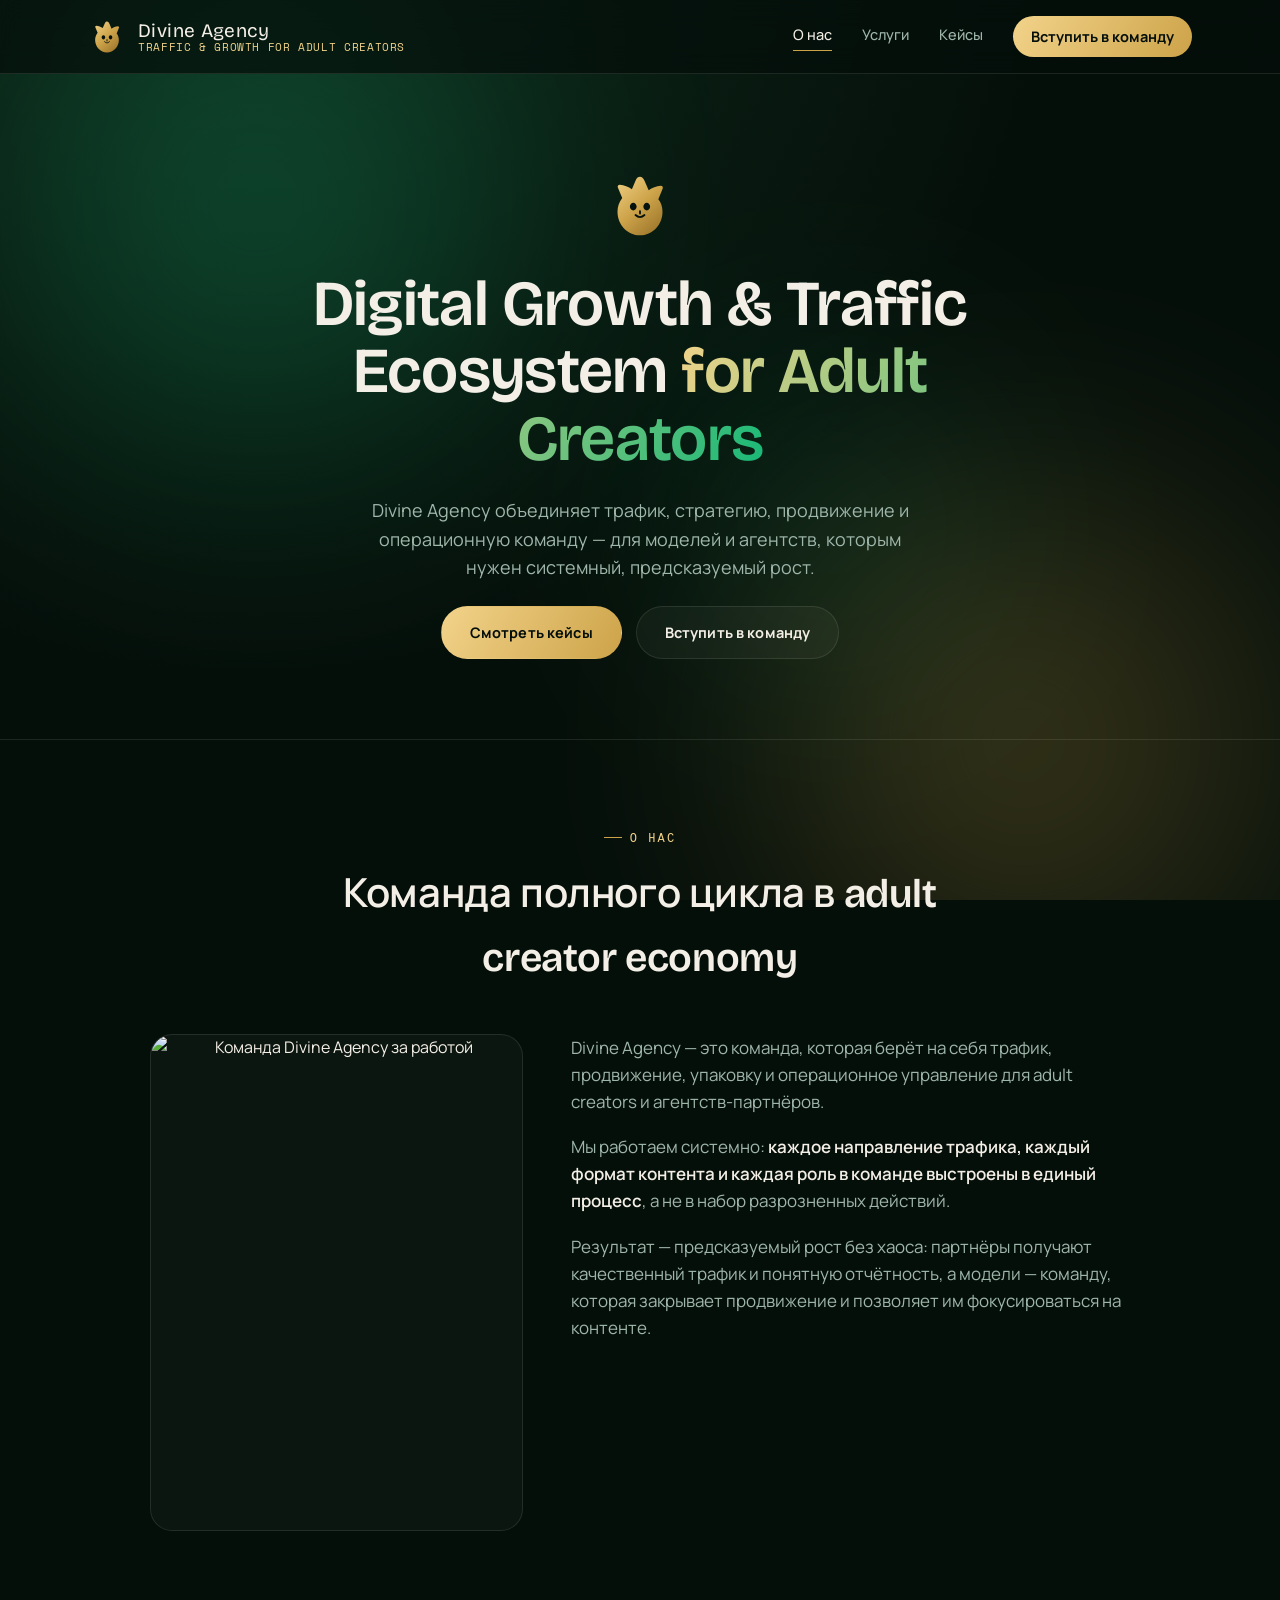
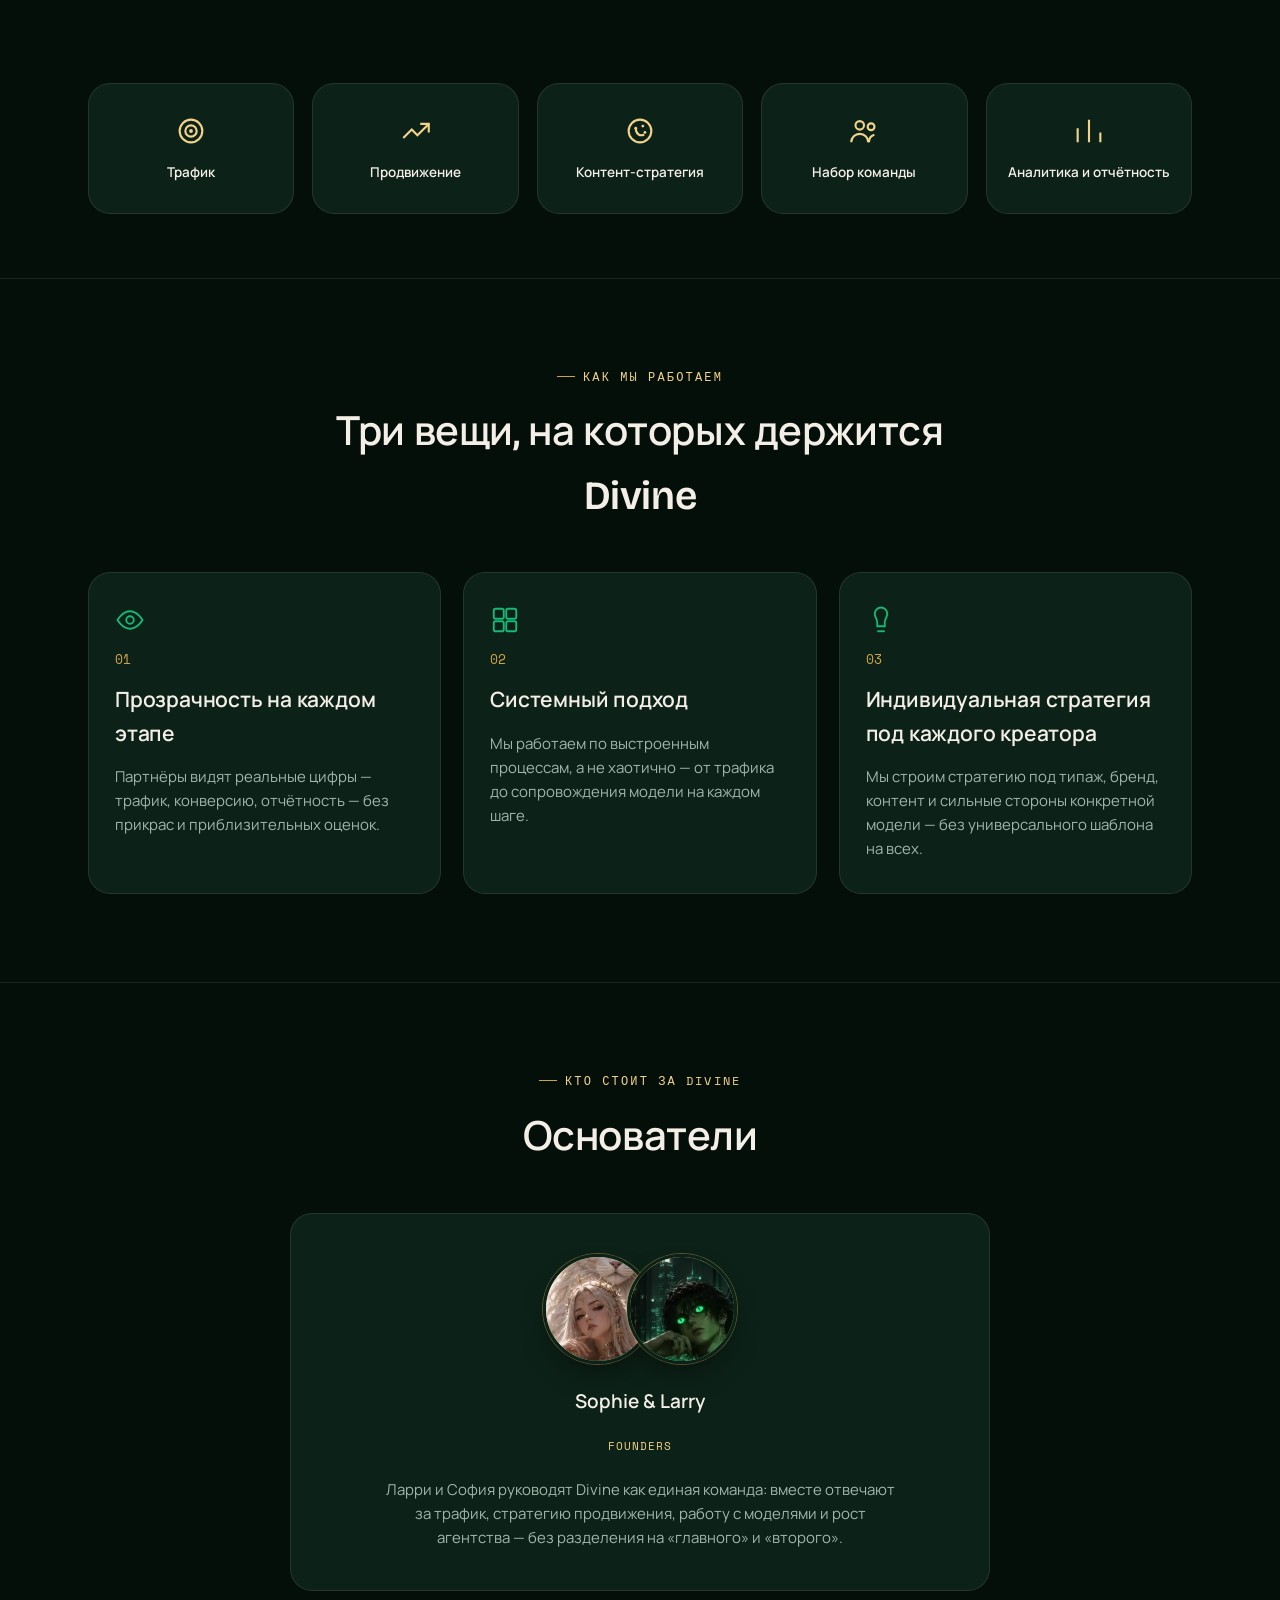
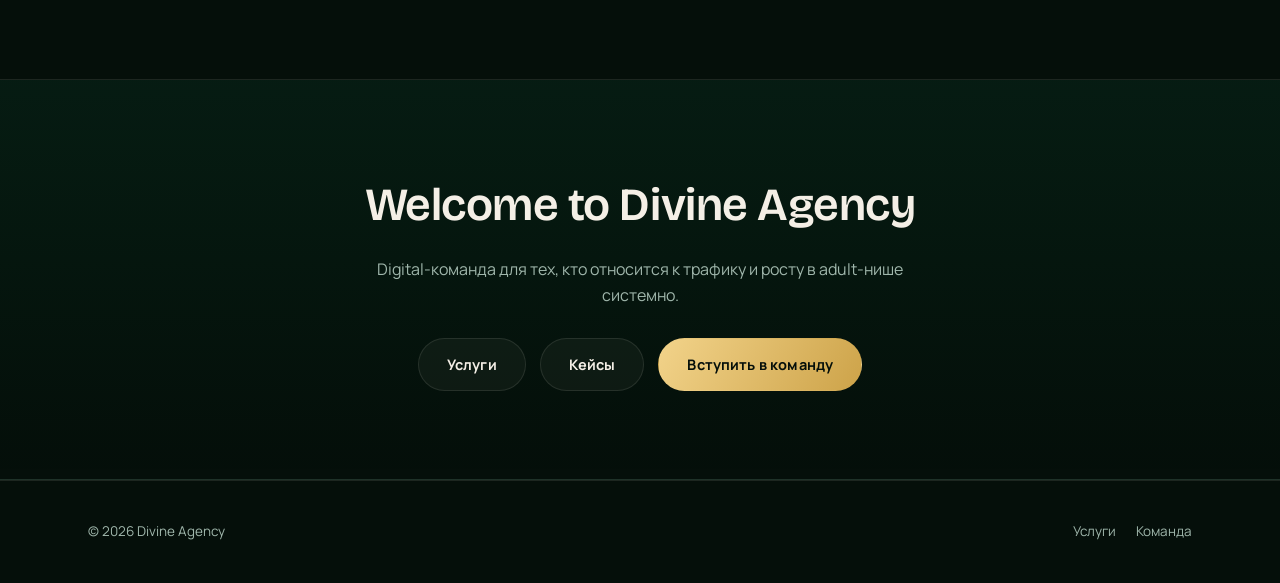
==== commit e1ac227c: "Add files via upload" ====
--- a/index.html
+++ b/index.html
@@ -56,7 +56,9 @@
         <h2>Команда полного цикла в adult creator economy</h2>
       </div>
       <div class="about-wrap reveal">
-        <span class="about-quote">“</span>
+        <div class="about-media">
+          <img src="about-team.webp" alt="Команда Divine Agency за работой">
+        </div>
         <div class="about-body">
           <p>Divine Agency — это команда, которая берёт на себя трафик, продвижение, упаковку и операционное управление для adult creators и агентств-партнёров.</p>
           <p>Мы работаем системно: <strong>каждое направление трафика, каждый формат контента и каждая роль в команде выстроены в единый процесс</strong>, а не в набор разрозненных действий.</p>
@@ -134,11 +136,11 @@
       </div>
       <div class="founder-card reveal">
         <div class="founder-avatars">
-          <div class="founder-avatar"><img src="sophie.png" alt="Sofia"></div>
-          <div class="founder-avatar"><img src="larry.png" alt="Lary"></div>
+          <div class="founder-avatar"><img src="sophie.png" alt="Sophie"></div>
+          <div class="founder-avatar"><img src="larry.png" alt="Larry"></div>
         </div>
         <div class="founder-names">
-          <span class="founder-name-pair">Sofia &amp; Lary</span>
+          <span class="founder-name-pair">Sophie &amp; Larry</span>
         </div>
         <span class="founder-role-pair">Founders</span>
         <p class="founder-desc">Ларри и София руководят Divine как единая команда: вместе отвечают за трафик, стратегию продвижения, работу с моделями и рост агентства — без разделения на «главного» и «второго».</p>
--- a/style.css
+++ b/style.css
@@ -152,7 +152,8 @@
 
 @media (prefers-reduced-motion: reduce) {
   .aurora-bg::before, .aurora-bg::after, .aurora-blob,
-  .capability-icon, .pillar-icon, .role-icon { animation: none !important; }
+  .capability-icon, .pillar-icon, .role-icon,
+  .brand-mark, .hero-mark { animation: none !important; }
   .cursor-glow { display: none; }
 }
 
@@ -203,7 +204,20 @@
   gap: 12px;
 }
 
-.brand-mark { width: 38px; height: 38px; flex-shrink: 0; }
+.brand-mark {
+  width: 38px;
+  height: 38px;
+  flex-shrink: 0;
+  transition: filter 0.3s ease;
+  animation: crownSpin 7s linear infinite;
+}
+.brand:hover .brand-mark { filter: drop-shadow(0 0 10px rgba(205, 163, 73, 1)); }
+
+@keyframes crownSpin {
+  0% { transform: perspective(300px) rotateY(0deg); filter: drop-shadow(0 0 3px rgba(205, 163, 73, 0.35)); }
+  50% { filter: drop-shadow(0 0 12px rgba(249, 227, 171, 0.95)); }
+  100% { transform: perspective(300px) rotateY(360deg); filter: drop-shadow(0 0 3px rgba(205, 163, 73, 0.35)); }
+}
 
 .brand-text { display: flex; flex-direction: column; line-height: 1.15; }
 
@@ -354,13 +368,7 @@
   width: 72px;
   height: 72px;
   margin-bottom: 4px;
-  filter: drop-shadow(0 0 22px rgba(205, 163, 73, 0.45));
-  animation: heroFloat 5.5s ease-in-out infinite;
-}
-
-@keyframes heroFloat {
-  0%, 100% { transform: translateY(0) rotate(0deg); }
-  50% { transform: translateY(-10px) rotate(-3deg); }
+  animation: crownSpin 7s linear infinite;
 }
 
 .hero h1 {
@@ -422,22 +430,25 @@
   margin: 0 auto;
 }
 
-.about-quote {
-  font-family: var(--font-display);
-  font-size: 64px;
-  line-height: 1;
-  color: transparent;
-  -webkit-text-stroke: 1.5px var(--gold);
-  position: relative;
-}
-
-.about-quote::after {
-  content: '';
-  display: block;
-  width: 46px;
-  height: 2px;
-  margin-top: 18px;
-  background: linear-gradient(90deg, var(--gold), transparent);
+.about-media {
+  aspect-ratio: 3 / 4;
+  border: 1px solid var(--panel-line);
+  border-radius: var(--radius-lg);
+  background: rgba(244, 239, 230, 0.03);
+  display: flex;
+  align-items: center;
+  justify-content: center;
+  text-align: center;
+  padding: 0;
+  overflow: hidden;
+}
+
+.about-media img { width: 100%; height: 100%; object-fit: cover; }
+
+.about-media-note {
+  color: var(--muted);
+  font-family: var(--font-mono);
+  font-size: 12px;
 }
 
 .about-body {
@@ -476,11 +487,17 @@
   box-shadow: 0 18px 40px -20px rgba(23, 184, 118, 0.4);
 }
 
+.capability-tile:hover .capability-icon {
+  filter: drop-shadow(0 0 10px rgba(205, 163, 73, 0.85));
+  color: var(--gold-soft);
+}
+
 .capability-icon {
   width: 34px;
   height: 34px;
   color: var(--gold-soft);
   animation: iconFloat 4.5s ease-in-out infinite;
+  transition: filter 0.3s ease;
 }
 
 .capability-tile:nth-child(2) .capability-icon { animation-delay: -0.8s; }
@@ -522,11 +539,17 @@
   border-color: rgba(205, 163, 73, 0.35);
 }
 
+.pillar-card:hover .pillar-icon {
+  filter: drop-shadow(0 0 10px rgba(23, 184, 118, 0.85));
+  color: var(--gold-soft);
+}
+
 .pillar-icon {
   width: 30px;
   height: 30px;
   color: var(--emerald-bright);
   animation: iconFloat 5s ease-in-out infinite;
+  transition: filter 0.3s ease, color 0.3s ease;
 }
 
 .pillar-card:nth-child(2) .pillar-icon { animation-delay: -1.2s; }
@@ -689,6 +712,40 @@
 .service-list li { display: flex; gap: 10px; align-items: flex-start; }
 .service-list li::before { content: '—'; color: var(--gold); flex-shrink: 0; }
 
+.contact-row {
+  display: flex;
+  flex-wrap: wrap;
+  gap: 10px;
+  margin-top: 6px;
+}
+
+.telegram-btn {
+  display: inline-flex;
+  align-items: center;
+  gap: 8px;
+  padding: 10px 16px;
+  border-radius: 999px;
+  background: rgba(84, 169, 235, 0.1);
+  border: 1px solid rgba(84, 169, 235, 0.35);
+  color: var(--ivory);
+  font-size: 13.5px;
+  font-weight: 600;
+  transition: transform 0.25s cubic-bezier(0.2, 0.8, 0.2, 1), background 0.2s ease, box-shadow 0.3s ease;
+}
+
+.telegram-btn svg {
+  width: 16px;
+  height: 16px;
+  color: #54a9eb;
+  flex-shrink: 0;
+}
+
+.telegram-btn:hover {
+  background: rgba(84, 169, 235, 0.2);
+  transform: translateY(-3px) scale(1.02);
+  box-shadow: 0 14px 30px -16px rgba(84, 169, 235, 0.6);
+}
+
 /* ---------- Case grid ---------- */
 .case-grid {
   display: grid;
@@ -713,7 +770,7 @@
   justify-content: center;
 }
 
-.case-shot img { width: 100%; height: 100%; object-fit: cover; }
+.case-shot img { width: 100%; height: 100%; object-fit: contain; padding: 10px; }
 
 .case-shot-empty {
   border: 1px dashed var(--panel-line);
@@ -757,11 +814,16 @@
   box-shadow: 0 18px 40px -20px rgba(23, 184, 118, 0.4);
 }
 
+.role-card:hover .role-icon {
+  filter: drop-shadow(0 0 10px rgba(205, 163, 73, 0.85));
+}
+
 .role-icon {
   width: 28px;
   height: 28px;
   color: var(--gold-soft);
   animation: iconFloat 4.8s ease-in-out infinite;
+  transition: filter 0.3s ease;
 }
 
 .role-card:nth-child(2) .role-icon { animation-delay: -1.2s; }
@@ -1031,7 +1093,6 @@
 /* ---------- Responsive ---------- */
 @media (max-width: 920px) {
   .about-wrap { grid-template-columns: 1fr; }
-  .about-quote { display: none; }
   .capability-grid { grid-template-columns: repeat(3, 1fr); }
   .pillar-grid { grid-template-columns: 1fr; }
   .service-grid, .case-grid, .terms-grid { grid-template-columns: 1fr; }
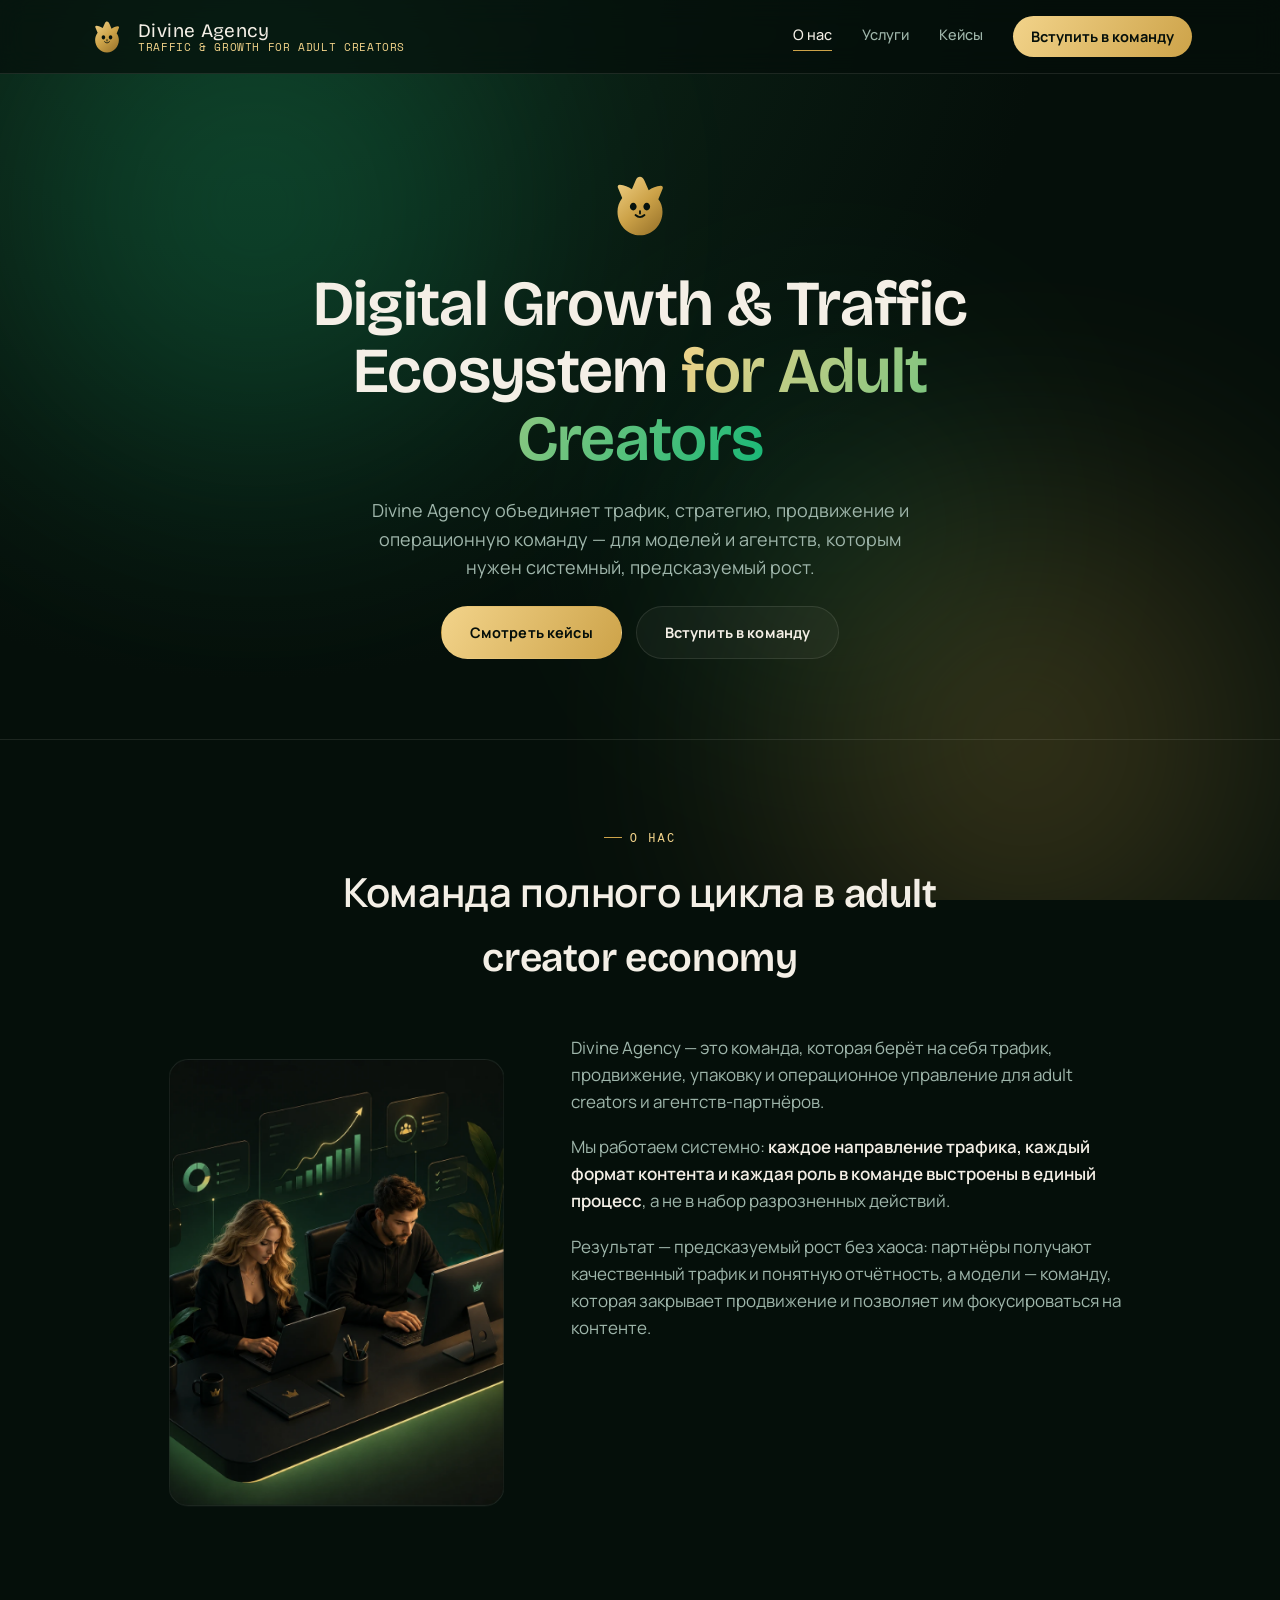
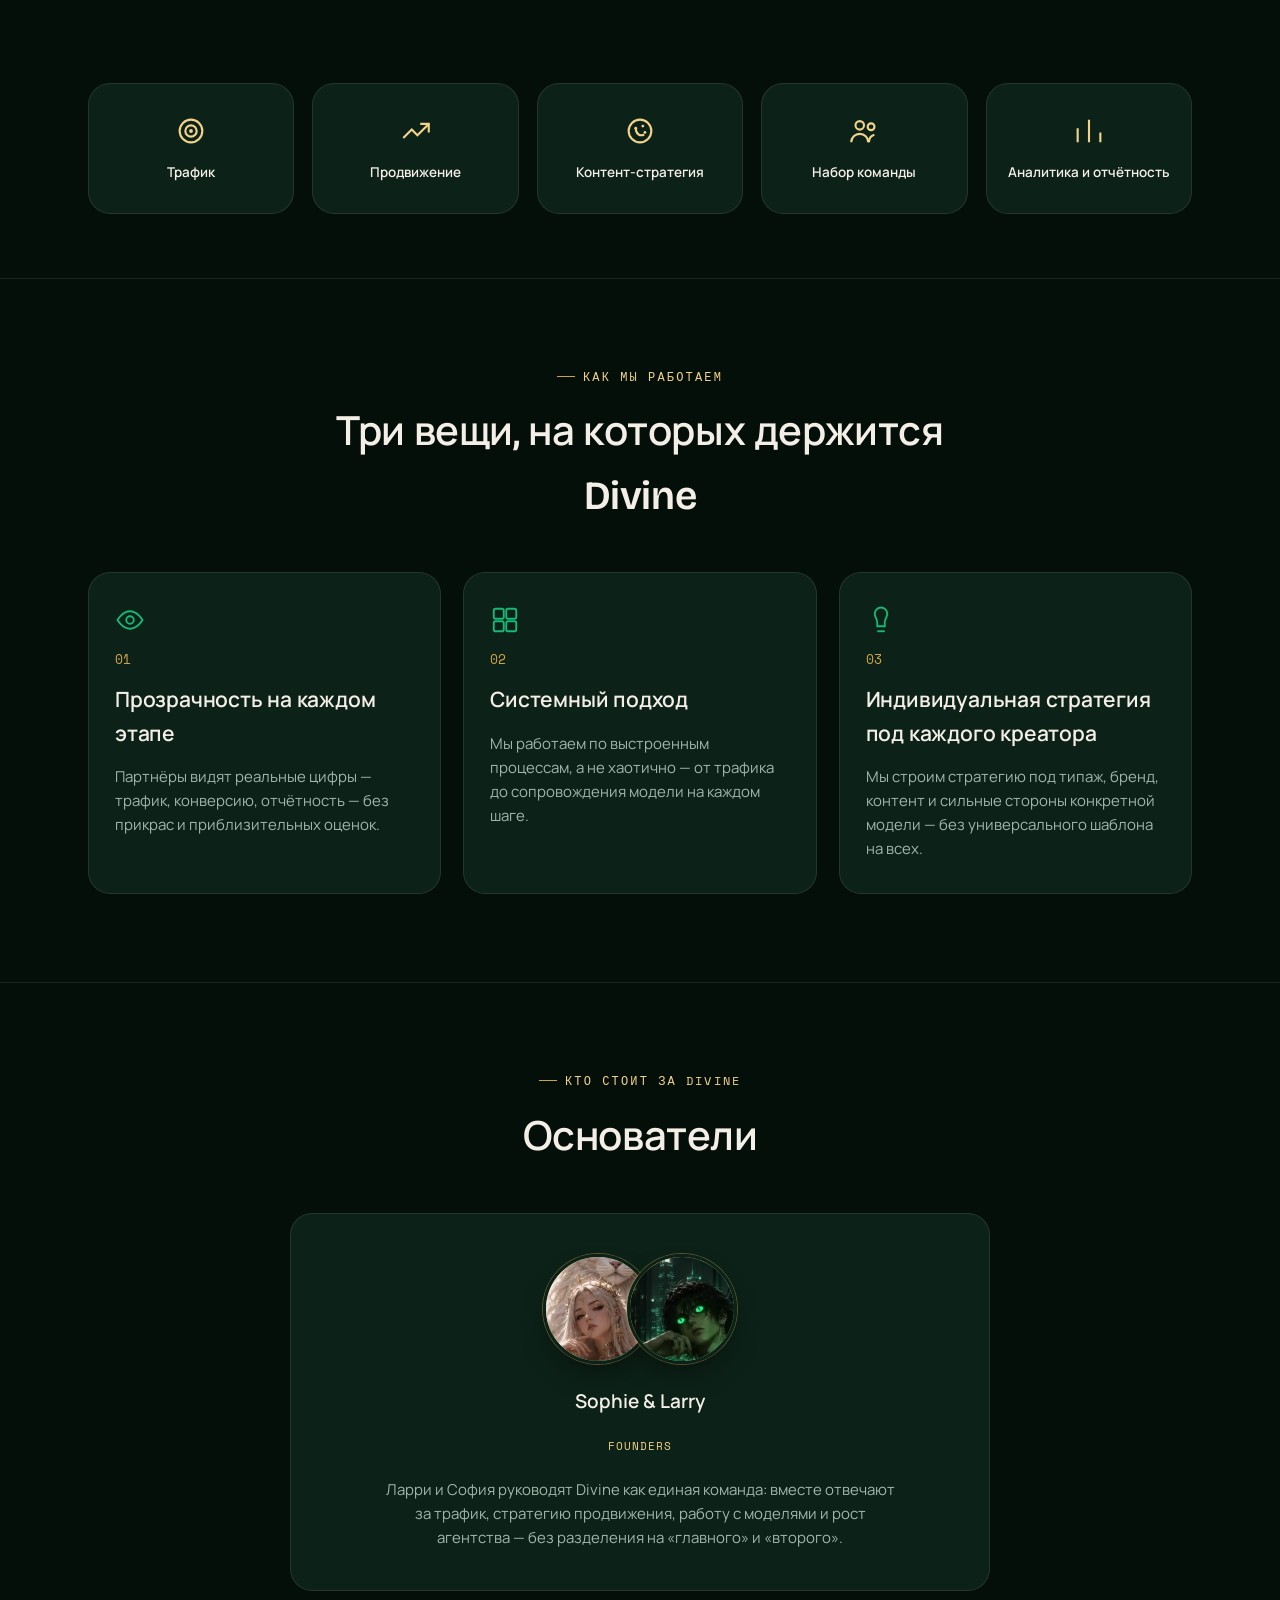
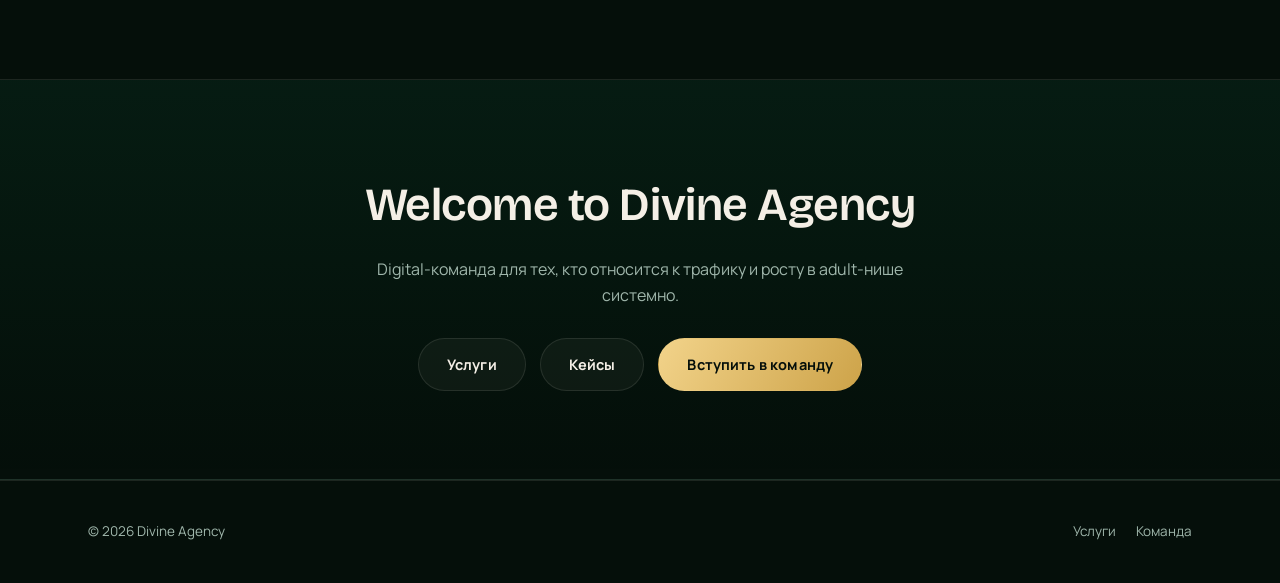
==== commit 2d3aabba: "Add files via upload" ====
--- a/index.html
+++ b/index.html
@@ -56,8 +56,8 @@
         <h2>Команда полного цикла в adult creator economy</h2>
       </div>
       <div class="about-wrap reveal">
-        <div class="about-media">
-          <img src="about-team.webp" alt="Команда Divine Agency за работой">
+        <div class="about-media scroll-scale">
+          <img src="aboutteam.webp" alt="Команда Divine Agency за работой">
         </div>
         <div class="about-body">
           <p>Divine Agency — это команда, которая берёт на себя трафик, продвижение, упаковку и операционное управление для adult creators и агентств-партнёров.</p>
--- a/style.css
+++ b/style.css
@@ -214,9 +214,26 @@
 .brand:hover .brand-mark { filter: drop-shadow(0 0 10px rgba(205, 163, 73, 1)); }
 
 @keyframes crownSpin {
-  0% { transform: perspective(300px) rotateY(0deg); filter: drop-shadow(0 0 3px rgba(205, 163, 73, 0.35)); }
-  50% { filter: drop-shadow(0 0 12px rgba(249, 227, 171, 0.95)); }
-  100% { transform: perspective(300px) rotateY(360deg); filter: drop-shadow(0 0 3px rgba(205, 163, 73, 0.35)); }
+  0% {
+    transform: perspective(120px) rotateY(0deg);
+    filter: drop-shadow(0 0 2px rgba(205, 163, 73, 0.3)) brightness(0.85) saturate(1);
+  }
+  25% {
+    transform: perspective(120px) rotateY(90deg);
+    filter: drop-shadow(0 0 16px rgba(255, 246, 214, 1)) brightness(1.6) saturate(1.4);
+  }
+  50% {
+    transform: perspective(120px) rotateY(180deg);
+    filter: drop-shadow(0 0 2px rgba(205, 163, 73, 0.3)) brightness(0.85) saturate(1);
+  }
+  75% {
+    transform: perspective(120px) rotateY(270deg);
+    filter: drop-shadow(0 0 16px rgba(255, 246, 214, 1)) brightness(1.6) saturate(1.4);
+  }
+  100% {
+    transform: perspective(120px) rotateY(360deg);
+    filter: drop-shadow(0 0 2px rgba(205, 163, 73, 0.3)) brightness(0.85) saturate(1);
+  }
 }
 
 .brand-text { display: flex; flex-direction: column; line-height: 1.15; }
@@ -771,6 +788,8 @@
 }
 
 .case-shot img { width: 100%; height: 100%; object-fit: contain; padding: 10px; }
+
+.scroll-scale { transition: transform 0.15s ease-out; will-change: transform; }
 
 .case-shot-empty {
   border: 1px dashed var(--panel-line);
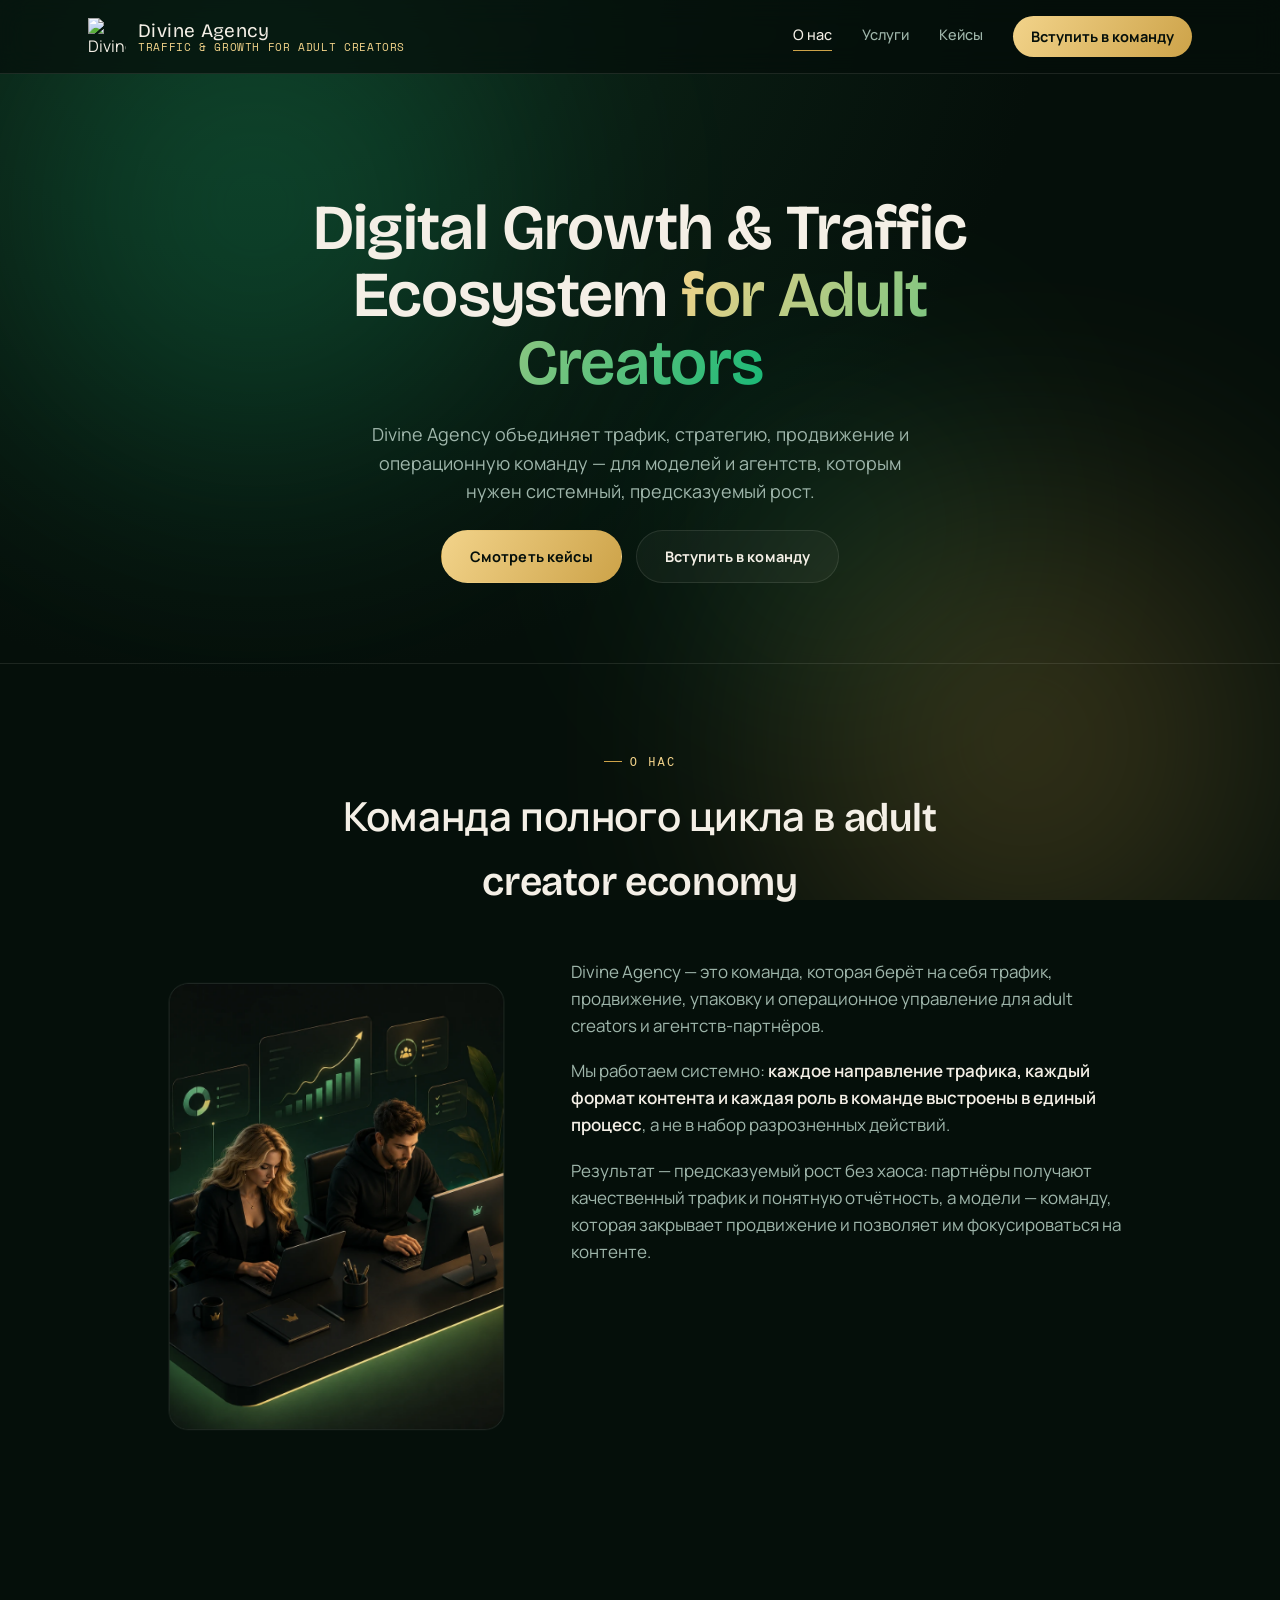
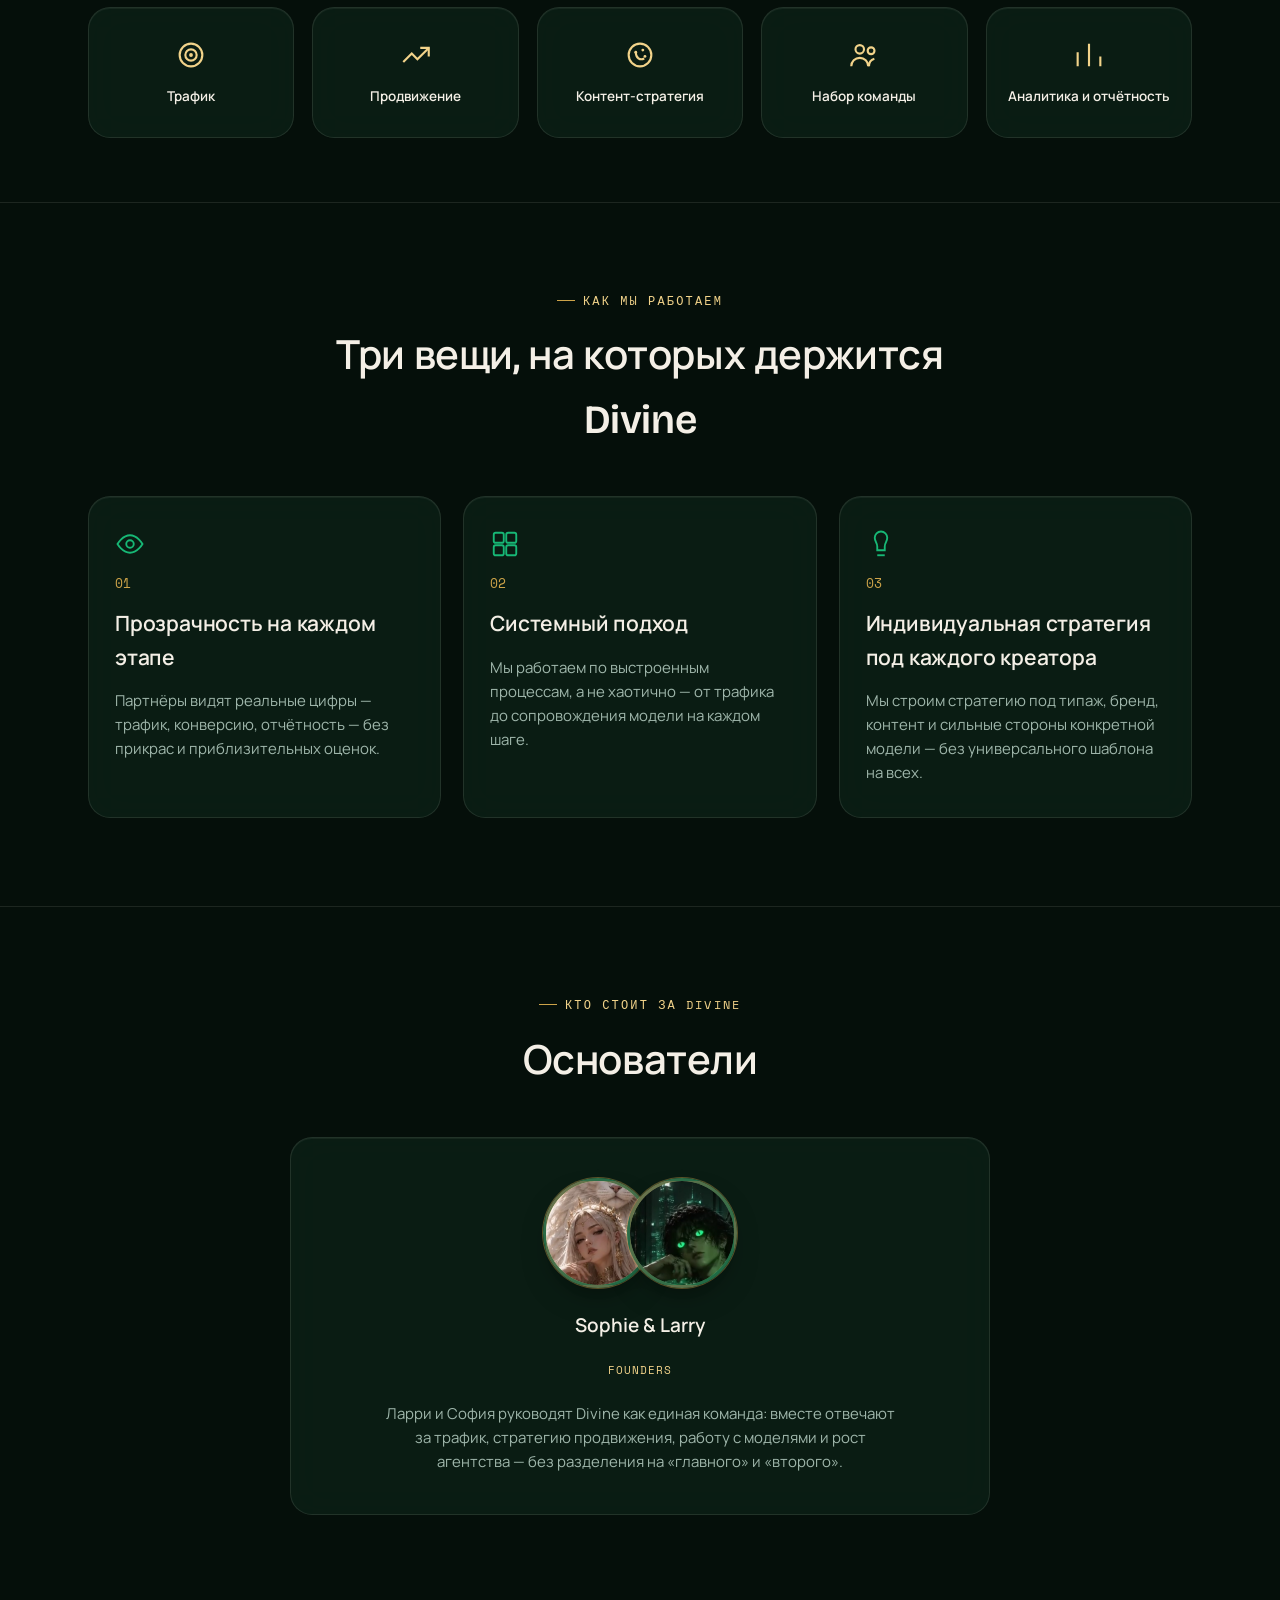
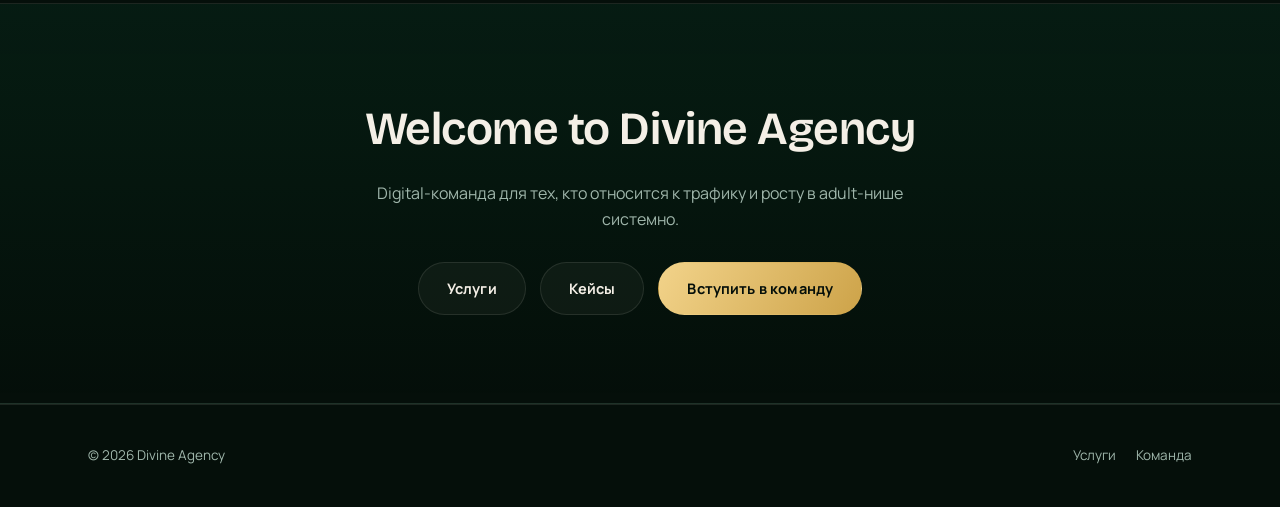
==== commit c28d7dab: "Add files via upload" ====
--- a/index.html
+++ b/index.html
@@ -5,8 +5,9 @@
 <meta name="viewport" content="width=device-width, initial-scale=1.0">
 <title>Divine Agency — Digital Growth &amp; Traffic Ecosystem for Adult Creators</title>
 <meta name="description" content="Divine Agency — traffic, продвижение и команда полного цикла для adult creators и агентств.">
-<link rel="icon" href="logo.svg" type="image/svg+xml">
+<link rel="icon" href="logo.png" type="image/png">
 <link rel="stylesheet" href="style.css">
+<script type="module" src="model-viewer.min.js"></script>
 </head>
 <body>
 <div class="aurora-bg"><div class="aurora-blob"></div></div>
@@ -15,7 +16,7 @@
 <header class="site-header">
   <div class="header-inner container">
     <a href="index.html" class="brand">
-      <img src="logo.svg" alt="Divine Agency" class="brand-mark">
+      <img src="logo.png" alt="Divine Agency" class="brand-mark">
       <span class="brand-text">
         <span class="brand-name">Divine Agency</span>
         <span class="brand-tagline">Traffic &amp; Growth for Adult Creators</span>
@@ -35,15 +36,31 @@
 
 <main>
 
-  <section class="hero">
+  <section class="hero hero-full">
     <div class="hero-inner container">
-      <img src="logo.svg" alt="" class="hero-mark">
+      <div class="hero-watch">
+        <model-viewer
+          id="hero-watch-model"
+          src="watch.glb"
+          auto-rotate
+          rotation-per-second="14deg"
+          camera-orbit="0deg 85deg auto"
+          field-of-view="18deg"
+          disable-zoom
+          interaction-prompt="none"
+          exposure="1.1"
+          shadow-intensity="0">
+        </model-viewer>
+      </div>
       <h1>Digital Growth &amp; Traffic Ecosystem <span>for Adult Creators</span></h1>
       <p class="hero-sub">Divine Agency объединяет трафик, стратегию, продвижение и операционную команду — для моделей и агентств, которым нужен системный, предсказуемый рост.</p>
       <div class="btn-row">
         <a href="services.html#cases" class="btn btn-primary">Смотреть кейсы</a>
         <a href="team.html" class="btn btn-ghost">Вступить в команду</a>
       </div>
+    </div>
+    <div class="scroll-cue">
+      <span></span>
     </div>
   </section>
 
--- a/style.css
+++ b/style.css
@@ -3,7 +3,7 @@
 :root {
   --bg: #050f0a;
   --bg-soft: #081a12;
-  --panel: #0c2118;
+  --panel: rgba(16, 40, 28, 0.55);
   --panel-line: rgba(244, 239, 230, 0.1);
   --emerald: #0f5a38;
   --emerald-bright: #17b876;
@@ -487,6 +487,9 @@
 
 .capability-tile {
   background: var(--panel);
+  backdrop-filter: blur(18px);
+  -webkit-backdrop-filter: blur(18px);
+  box-shadow: inset 0 1px 0 rgba(255, 255, 255, 0.05);
   border: 1px solid var(--panel-line);
   border-radius: var(--radius-lg);
   padding: 30px 18px;
@@ -501,7 +504,7 @@
 .capability-tile:hover {
   transform: translateY(-6px);
   border-color: rgba(205, 163, 73, 0.4);
-  box-shadow: 0 18px 40px -20px rgba(23, 184, 118, 0.4);
+  box-shadow: 0 18px 40px -20px rgba(23, 184, 118, 0.4), inset 0 1px 0 rgba(255, 255, 255, 0.08);
 }
 
 .capability-tile:hover .capability-icon {
@@ -542,6 +545,9 @@
 
 .pillar-card {
   background: var(--panel);
+  backdrop-filter: blur(18px);
+  -webkit-backdrop-filter: blur(18px);
+  box-shadow: inset 0 1px 0 rgba(255, 255, 255, 0.05);
   border: 1px solid var(--panel-line);
   border-radius: var(--radius-lg);
   padding: 32px 26px;
@@ -584,6 +590,9 @@
 /* ---------- Founders ---------- */
 .founder-card {
   background: var(--panel);
+  backdrop-filter: blur(18px);
+  -webkit-backdrop-filter: blur(18px);
+  box-shadow: inset 0 1px 0 rgba(255, 255, 255, 0.05);
   border: 1px solid var(--panel-line);
   border-radius: var(--radius-lg);
   padding: 40px;
@@ -674,6 +683,9 @@
 
 .service-card {
   background: var(--panel);
+  backdrop-filter: blur(18px);
+  -webkit-backdrop-filter: blur(18px);
+  box-shadow: inset 0 1px 0 rgba(255, 255, 255, 0.05);
   border: 1px solid var(--panel-line);
   border-radius: var(--radius-lg);
   padding: 32px;
@@ -760,7 +772,7 @@
 .telegram-btn:hover {
   background: rgba(84, 169, 235, 0.2);
   transform: translateY(-3px) scale(1.02);
-  box-shadow: 0 14px 30px -16px rgba(84, 169, 235, 0.6);
+  box-shadow: 0 14px 30px -16px rgba(84, 169, 235, 0.6), inset 0 1px 0 rgba(255, 255, 255, 0.08);
 }
 
 /* ---------- Case grid ---------- */
@@ -772,6 +784,9 @@
 
 .case-card {
   background: var(--panel);
+  backdrop-filter: blur(18px);
+  -webkit-backdrop-filter: blur(18px);
+  box-shadow: inset 0 1px 0 rgba(255, 255, 255, 0.05);
   border: 1px solid var(--panel-line);
   border-radius: var(--radius-lg);
   overflow: hidden;
@@ -818,6 +833,9 @@
 
 .role-card {
   background: var(--panel);
+  backdrop-filter: blur(18px);
+  -webkit-backdrop-filter: blur(18px);
+  box-shadow: inset 0 1px 0 rgba(255, 255, 255, 0.05);
   border: 1px solid var(--panel-line);
   border-radius: var(--radius-lg);
   padding: 26px 22px;
@@ -830,7 +848,7 @@
 .role-card:hover {
   transform: translateY(-6px);
   border-color: rgba(205, 163, 73, 0.4);
-  box-shadow: 0 18px 40px -20px rgba(23, 184, 118, 0.4);
+  box-shadow: 0 18px 40px -20px rgba(23, 184, 118, 0.4), inset 0 1px 0 rgba(255, 255, 255, 0.08);
 }
 
 .role-card:hover .role-icon {
@@ -860,6 +878,9 @@
 
 .terms-card {
   background: var(--panel);
+  backdrop-filter: blur(18px);
+  -webkit-backdrop-filter: blur(18px);
+  box-shadow: inset 0 1px 0 rgba(255, 255, 255, 0.05);
   border: 1px solid var(--panel-line);
   border-radius: var(--radius-lg);
   padding: 30px;
@@ -921,6 +942,9 @@
   max-width: 760px;
   margin: 0 auto;
   background: var(--panel);
+  backdrop-filter: blur(18px);
+  -webkit-backdrop-filter: blur(18px);
+  box-shadow: inset 0 1px 0 rgba(255, 255, 255, 0.05);
   border: 1px solid var(--panel-line);
   border-radius: var(--radius-lg);
   padding: 40px;
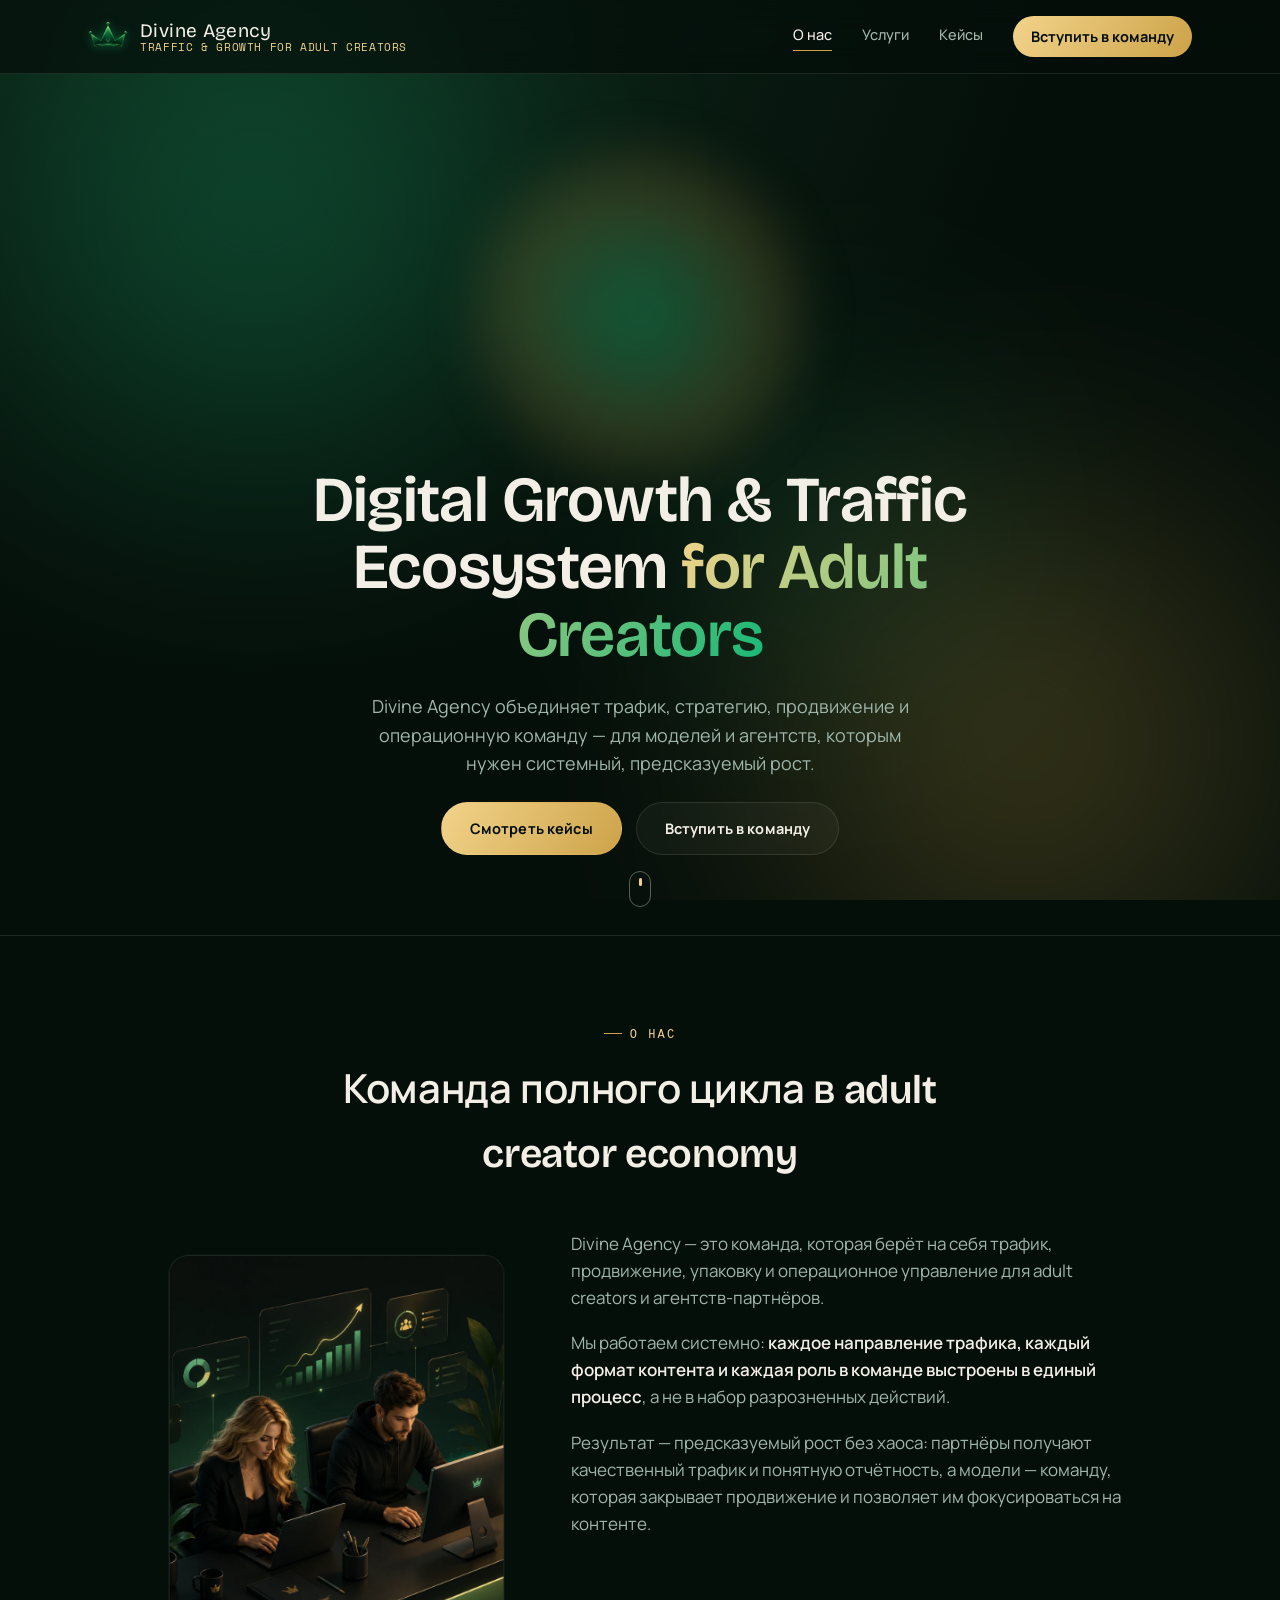
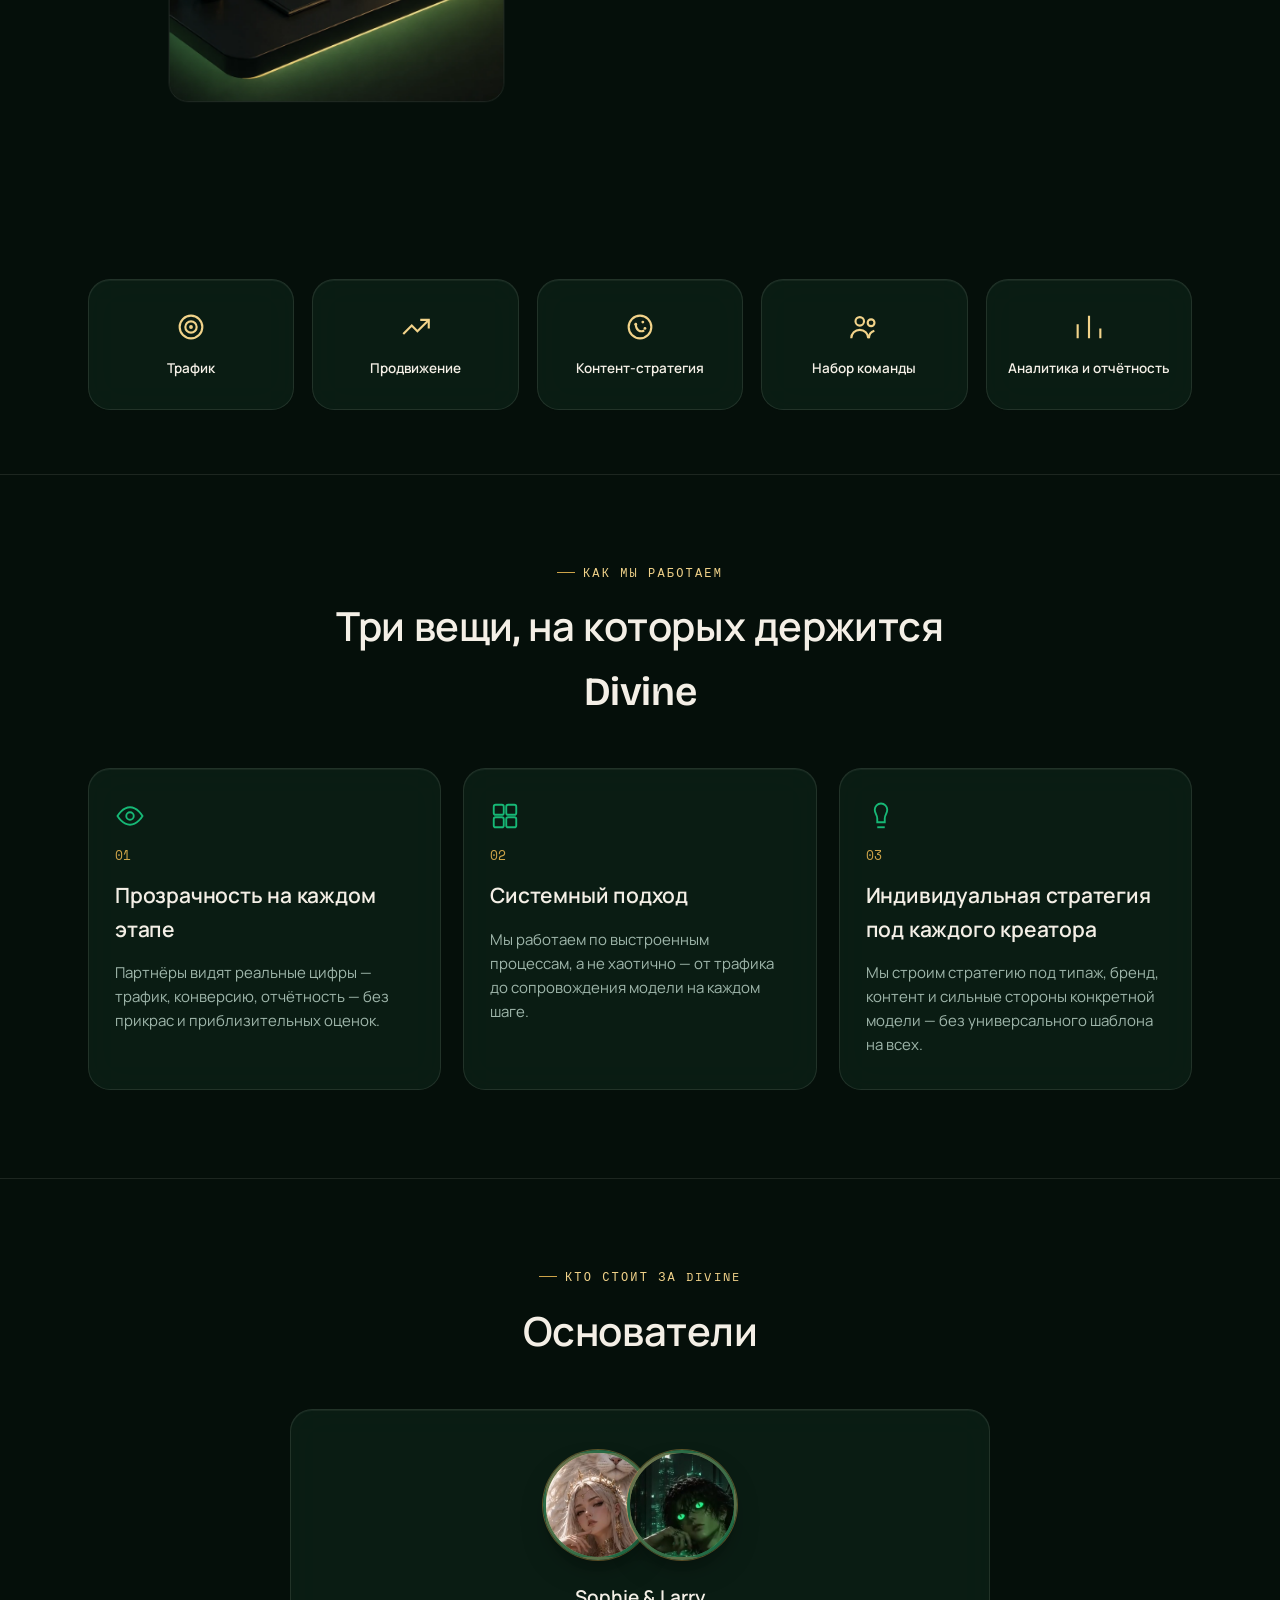
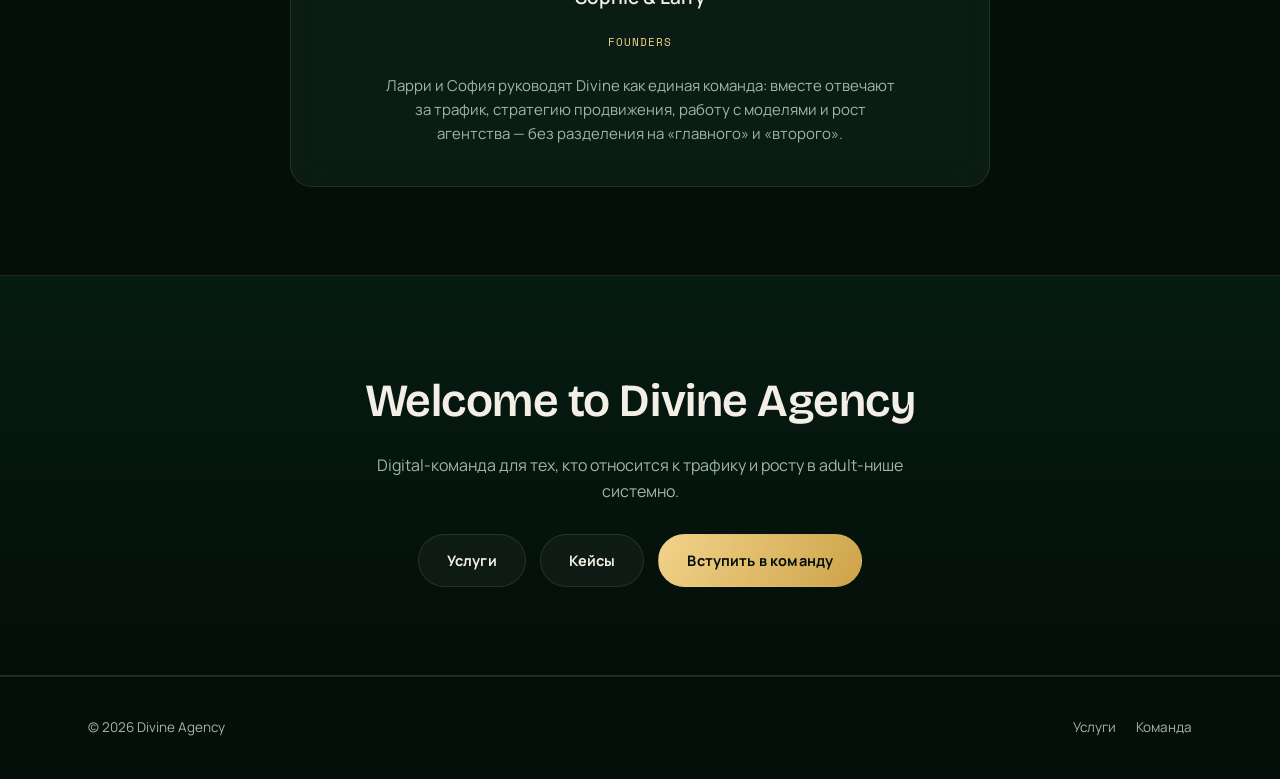
==== commit f828b1c4: "Add files via upload" ====
--- a/index.html
+++ b/index.html
@@ -7,7 +7,7 @@
 <meta name="description" content="Divine Agency — traffic, продвижение и команда полного цикла для adult creators и агентств.">
 <link rel="icon" href="logo.png" type="image/png">
 <link rel="stylesheet" href="style.css">
-<script type="module" src="model-viewer.min.js"></script>
+<script type="module" src="modelviewer.js"></script>
 </head>
 <body>
 <div class="aurora-bg"><div class="aurora-blob"></div></div>
--- a/style.css
+++ b/style.css
@@ -152,8 +152,7 @@
 
 @media (prefers-reduced-motion: reduce) {
   .aurora-bg::before, .aurora-bg::after, .aurora-blob,
-  .capability-icon, .pillar-icon, .role-icon,
-  .brand-mark, .hero-mark { animation: none !important; }
+  .capability-icon, .pillar-icon, .role-icon { animation: none !important; }
   .cursor-glow { display: none; }
 }
 
@@ -205,35 +204,16 @@
 }
 
 .brand-mark {
-  width: 38px;
-  height: 38px;
+  width: 40px;
+  height: 40px;
   flex-shrink: 0;
-  transition: filter 0.3s ease;
-  animation: crownSpin 7s linear infinite;
-}
-.brand:hover .brand-mark { filter: drop-shadow(0 0 10px rgba(205, 163, 73, 1)); }
-
-@keyframes crownSpin {
-  0% {
-    transform: perspective(120px) rotateY(0deg);
-    filter: drop-shadow(0 0 2px rgba(205, 163, 73, 0.3)) brightness(0.85) saturate(1);
-  }
-  25% {
-    transform: perspective(120px) rotateY(90deg);
-    filter: drop-shadow(0 0 16px rgba(255, 246, 214, 1)) brightness(1.6) saturate(1.4);
-  }
-  50% {
-    transform: perspective(120px) rotateY(180deg);
-    filter: drop-shadow(0 0 2px rgba(205, 163, 73, 0.3)) brightness(0.85) saturate(1);
-  }
-  75% {
-    transform: perspective(120px) rotateY(270deg);
-    filter: drop-shadow(0 0 16px rgba(255, 246, 214, 1)) brightness(1.6) saturate(1.4);
-  }
-  100% {
-    transform: perspective(120px) rotateY(360deg);
-    filter: drop-shadow(0 0 2px rgba(205, 163, 73, 0.3)) brightness(0.85) saturate(1);
-  }
+  object-fit: contain;
+  transition: filter 0.3s ease, transform 0.3s ease;
+  filter: drop-shadow(0 0 5px rgba(23, 184, 118, 0.45));
+}
+.brand:hover .brand-mark {
+  filter: drop-shadow(0 0 12px rgba(23, 184, 118, 0.9));
+  transform: scale(1.06);
 }
 
 .brand-text { display: flex; flex-direction: column; line-height: 1.15; }
@@ -372,6 +352,48 @@
   text-align: center;
 }
 
+.hero.hero-full {
+  min-height: 88vh;
+  display: flex;
+  align-items: center;
+  justify-content: center;
+  position: relative;
+  padding-top: 120px;
+}
+
+.scroll-cue {
+  position: absolute;
+  bottom: 28px;
+  left: 50%;
+  transform: translateX(-50%);
+  width: 22px;
+  height: 36px;
+  border: 1.5px solid rgba(244, 239, 230, 0.35);
+  border-radius: 12px;
+}
+
+.scroll-cue span {
+  position: absolute;
+  top: 6px;
+  left: 50%;
+  width: 3px;
+  height: 8px;
+  margin-left: -1.5px;
+  border-radius: 2px;
+  background: var(--gold-soft);
+  animation: scrollCue 2.2s ease-in-out infinite;
+}
+
+@keyframes scrollCue {
+  0% { opacity: 1; top: 6px; }
+  70% { opacity: 0; top: 18px; }
+  100% { opacity: 0; top: 6px; }
+}
+
+@media (prefers-reduced-motion: reduce) {
+  .scroll-cue span { animation: none; }
+}
+
 .hero-inner {
   max-width: 780px;
   margin: 0 auto;
@@ -381,11 +403,37 @@
   gap: 24px;
 }
 
-.hero-mark {
-  width: 72px;
-  height: 72px;
-  margin-bottom: 4px;
-  animation: crownSpin 7s linear infinite;
+.hero-watch {
+  position: relative;
+  width: 240px;
+  height: 240px;
+  margin-bottom: 8px;
+}
+
+.hero-watch::before {
+  content: '';
+  position: absolute;
+  inset: -50px;
+  border-radius: 50%;
+  background: radial-gradient(circle, rgba(23, 184, 118, 0.4), rgba(205, 163, 73, 0.2) 55%, transparent 75%);
+  filter: blur(26px);
+  z-index: -1;
+  animation: watchGlow 3.4s ease-in-out infinite;
+}
+
+@keyframes watchGlow {
+  0%, 100% { opacity: 0.6; transform: scale(0.94); }
+  50% { opacity: 1; transform: scale(1.05); }
+}
+
+.hero-watch model-viewer {
+  width: 100%;
+  height: 100%;
+  --poster-color: transparent;
+}
+
+@media (prefers-reduced-motion: reduce) {
+  .hero-watch::before { animation: none; }
 }
 
 .hero h1 {
@@ -822,6 +870,74 @@
 .case-body h3 { font-size: 19px; color: var(--ivory); }
 .case-metrics { display: flex; gap: 22px; flex-wrap: wrap; }
 .case-metric-num { font-family: var(--font-mono); font-size: 26px; color: var(--emerald-bright); text-shadow: 0 0 18px rgba(23, 184, 118, 0.35); }
+
+/* ---------- Case feature (large cinematic rows) ---------- */
+.scroll-scale-strong { transition: transform 0.15s ease-out; will-change: transform; }
+
+.case-feature {
+  padding: 60px 0;
+  overflow: hidden;
+}
+
+.case-feature-inner {
+  display: grid;
+  grid-template-columns: 1.15fr 0.85fr;
+  gap: 64px;
+  align-items: center;
+}
+
+.case-feature-reverse .case-feature-inner { grid-template-columns: 0.85fr 1.15fr; }
+.case-feature-reverse .case-feature-media { order: 2; }
+.case-feature-reverse .case-feature-copy { order: 1; }
+
+.case-feature-media {
+  aspect-ratio: 16 / 10;
+  background: linear-gradient(135deg, rgba(23, 184, 118, 0.18), rgba(205, 163, 73, 0.12));
+  border: 1px solid var(--panel-line);
+  border-radius: var(--radius-lg);
+  overflow: hidden;
+  display: flex;
+  align-items: center;
+  justify-content: center;
+}
+
+.case-feature-media img { width: 100%; height: 100%; object-fit: contain; padding: 24px; }
+
+.case-feature-copy { display: flex; flex-direction: column; gap: 16px; }
+.case-feature-copy h3 { font-size: clamp(26px, 3vw, 36px); color: var(--ivory); }
+.case-feature-copy p { color: var(--muted); font-size: 16px; max-width: 440px; }
+
+.case-feature-stats { display: flex; gap: 48px; flex-wrap: wrap; margin-top: 8px; }
+.case-feature-num {
+  font-family: var(--font-mono);
+  font-size: clamp(38px, 4.4vw, 56px);
+  color: var(--emerald-bright);
+  text-shadow: 0 0 24px rgba(23, 184, 118, 0.4);
+  line-height: 1;
+}
+
+.case-grid-small {
+  display: grid;
+  grid-template-columns: repeat(2, 1fr);
+  gap: 22px;
+  margin-top: 20px;
+}
+
+.case-card-small {
+  background: var(--panel);
+  backdrop-filter: blur(18px);
+  -webkit-backdrop-filter: blur(18px);
+  box-shadow: inset 0 1px 0 rgba(255, 255, 255, 0.05);
+  border: 1px dashed var(--panel-line);
+  border-radius: var(--radius-lg);
+  padding: 28px;
+  display: flex;
+  flex-direction: column;
+  gap: 8px;
+}
+
+.case-card-small h3 { font-size: 17px; color: var(--ivory); }
+.case-card-small p { color: var(--muted); font-size: 13.5px; }
 .case-metric-label { font-size: 12px; color: var(--muted); }
 
 /* ---------- Team / roles ---------- */
@@ -1143,6 +1259,11 @@
   .role-select { grid-template-columns: repeat(2, 1fr); }
   .field-grid { grid-template-columns: 1fr; }
   .shift-grid { grid-template-columns: repeat(2, 1fr); }
+  .case-feature-inner,
+  .case-feature-reverse .case-feature-inner { grid-template-columns: 1fr; gap: 32px; }
+  .case-feature-reverse .case-feature-media,
+  .case-feature-reverse .case-feature-copy { order: initial; }
+  .case-grid-small { grid-template-columns: 1fr; }
 }
 
 @media (max-width: 720px) {
@@ -1165,6 +1286,7 @@
   .nav-toggle { display: flex; }
   .capability-grid { grid-template-columns: repeat(2, 1fr); }
   .founder-avatars { transform: scale(0.9); }
+  .hero-watch { width: 180px; height: 180px; }
 }
 
 @media (max-width: 520px) {
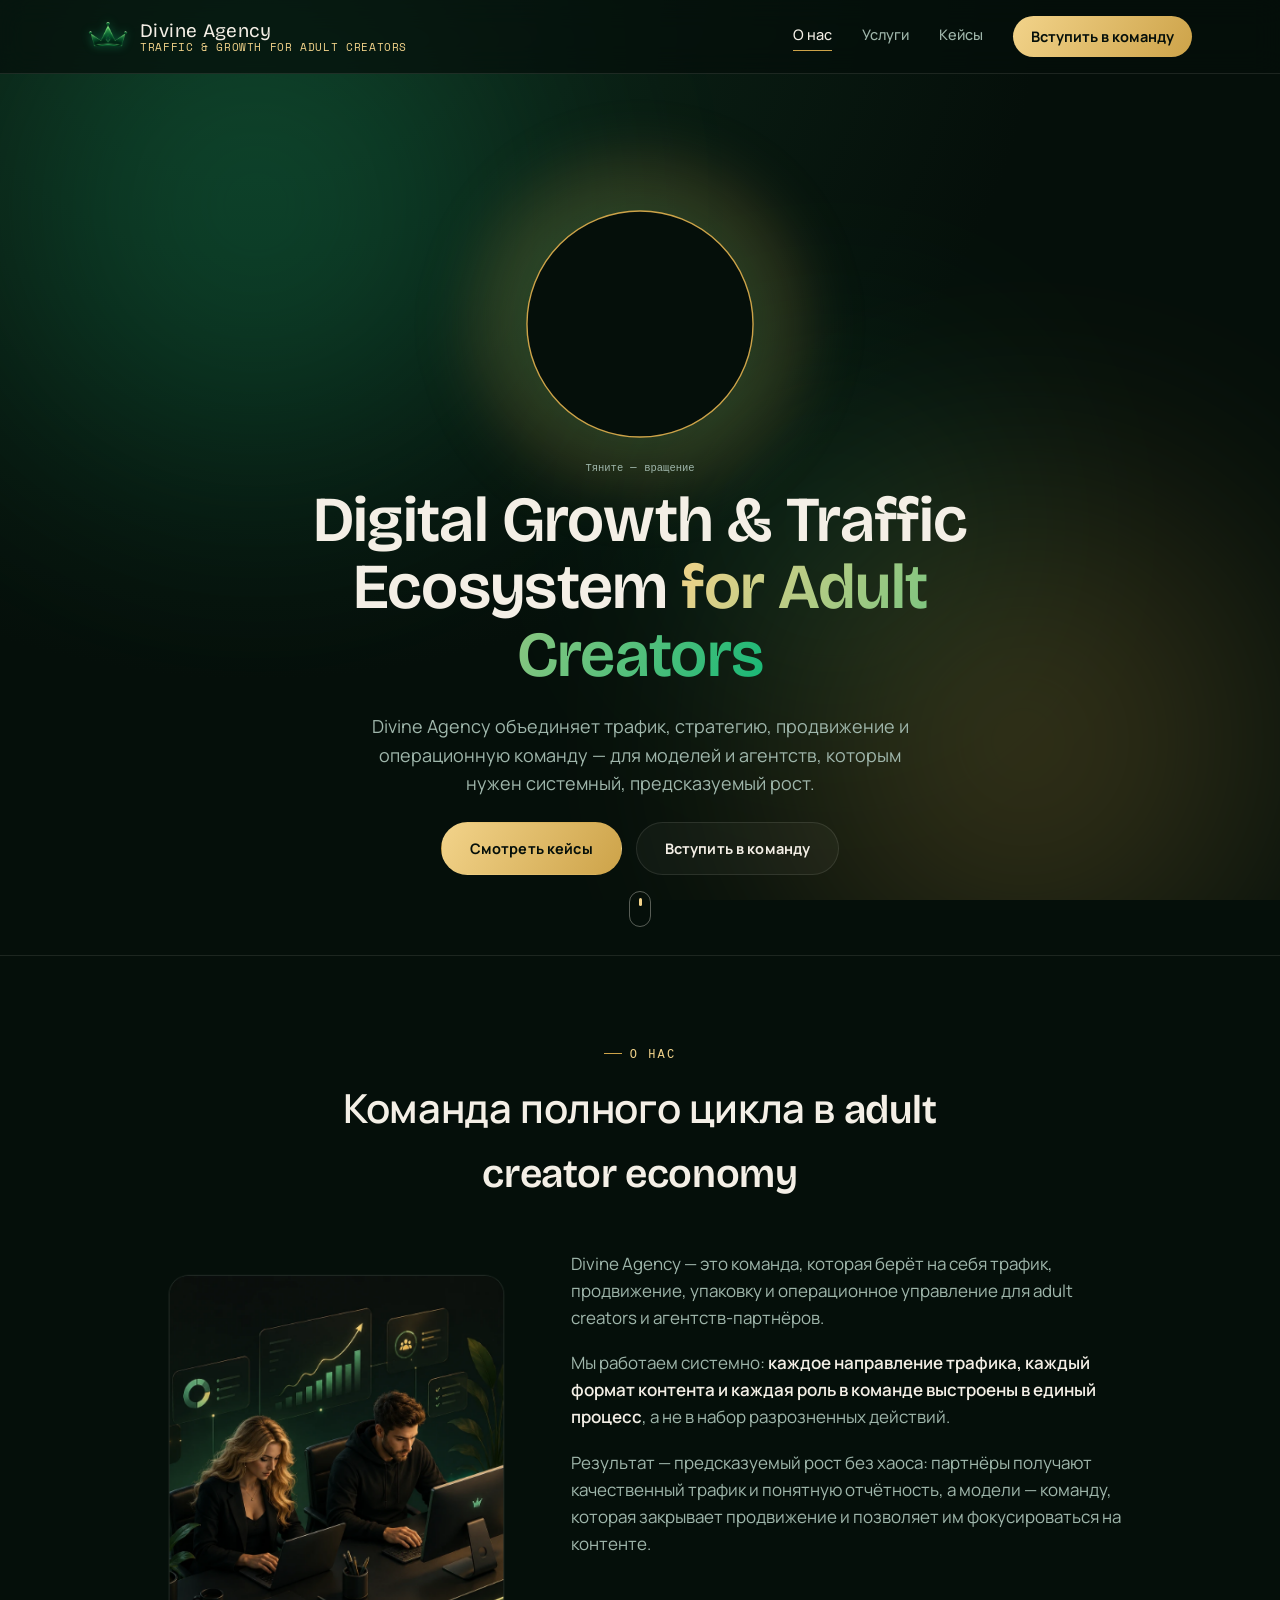
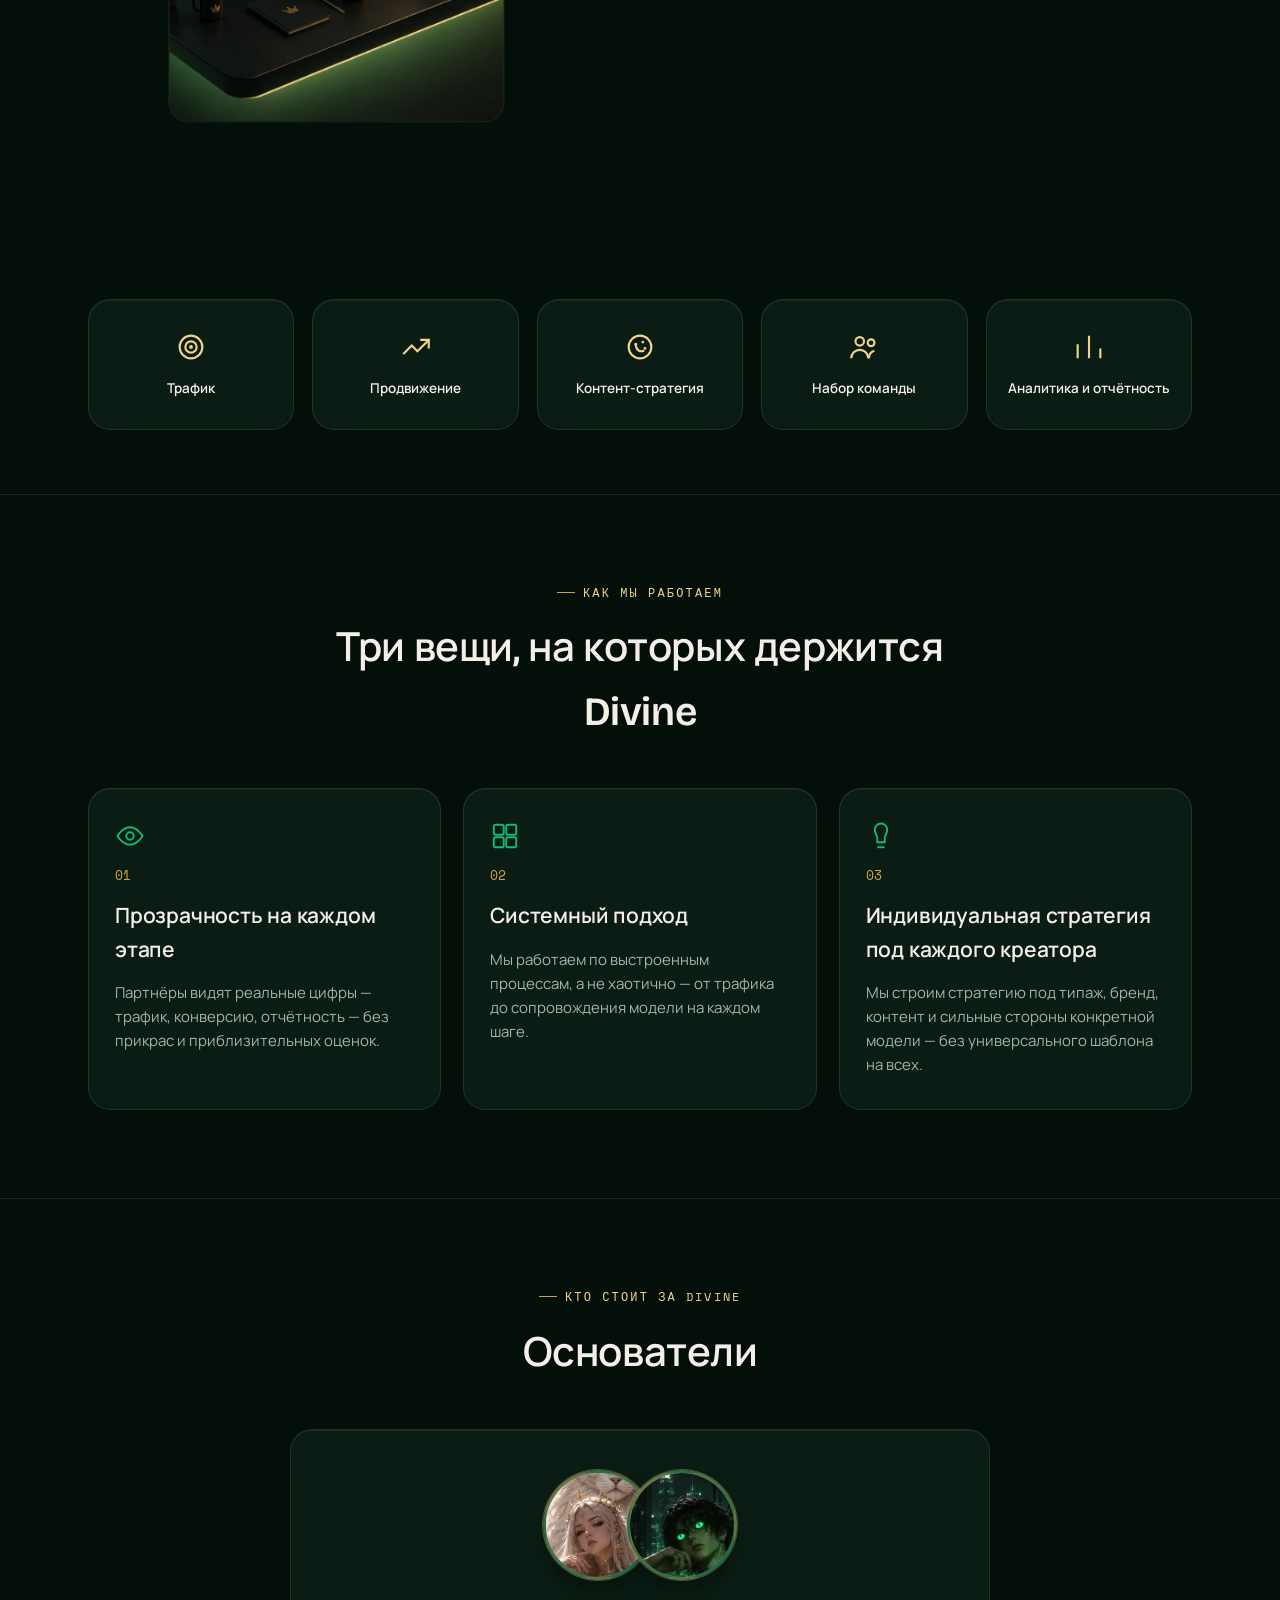
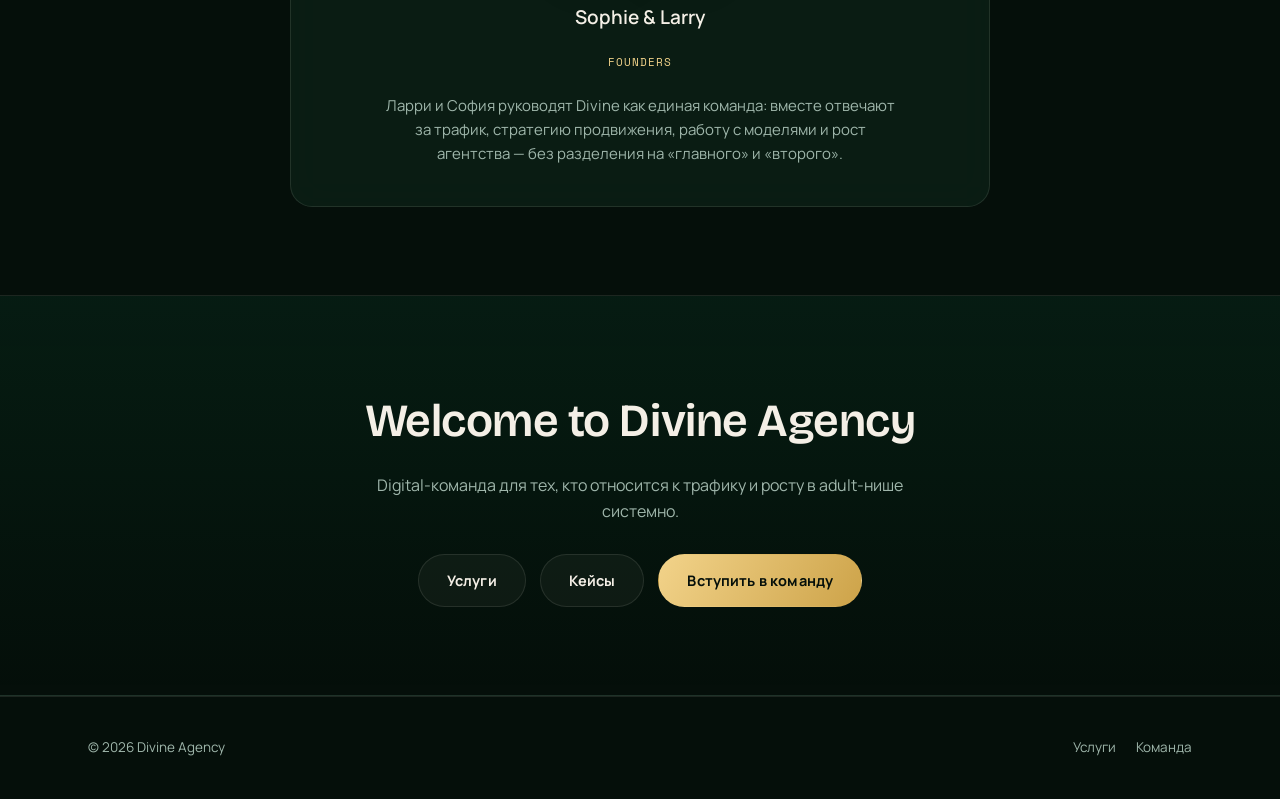
==== commit 7c63abdf: "Add files via upload" ====
--- a/index.html
+++ b/index.html
@@ -7,7 +7,7 @@
 <meta name="description" content="Divine Agency — traffic, продвижение и команда полного цикла для adult creators и агентств.">
 <link rel="icon" href="logo.png" type="image/png">
 <link rel="stylesheet" href="style.css">
-<script type="module" src="modelviewer.js"></script>
+<script src="d3lib.js"></script>
 </head>
 <body>
 <div class="aurora-bg"><div class="aurora-blob"></div></div>
@@ -38,19 +38,9 @@
 
   <section class="hero hero-full">
     <div class="hero-inner container">
-      <div class="hero-watch">
-        <model-viewer
-          id="hero-watch-model"
-          src="watch.glb"
-          auto-rotate
-          rotation-per-second="14deg"
-          camera-orbit="0deg 85deg auto"
-          field-of-view="18deg"
-          disable-zoom
-          interaction-prompt="none"
-          exposure="1.1"
-          shadow-intensity="0">
-        </model-viewer>
+      <div class="hero-globe">
+        <canvas id="hero-globe"></canvas>
+        <span class="hero-globe-hint">Тяните — вращение</span>
       </div>
       <h1>Digital Growth &amp; Traffic Ecosystem <span>for Adult Creators</span></h1>
       <p class="hero-sub">Divine Agency объединяет трафик, стратегию, продвижение и операционную команду — для моделей и агентств, которым нужен системный, предсказуемый рост.</p>
@@ -189,6 +179,7 @@
   </div>
 </footer>
 
+<script src="globe.js"></script>
 <script src="script.js"></script>
 </body>
 </html>
--- a/style.css
+++ b/style.css
@@ -403,14 +403,14 @@
   gap: 24px;
 }
 
-.hero-watch {
+.hero-globe {
   position: relative;
-  width: 240px;
-  height: 240px;
+  width: 260px;
+  height: 260px;
   margin-bottom: 8px;
 }
 
-.hero-watch::before {
+.hero-globe::before {
   content: '';
   position: absolute;
   inset: -50px;
@@ -426,14 +426,28 @@
   50% { opacity: 1; transform: scale(1.05); }
 }
 
-.hero-watch model-viewer {
+.hero-globe canvas {
   width: 100%;
   height: 100%;
-  --poster-color: transparent;
+  cursor: grab;
+  border-radius: 50%;
+}
+
+.hero-globe canvas:active { cursor: grabbing; }
+
+.hero-globe-hint {
+  position: absolute;
+  bottom: -22px;
+  left: 50%;
+  transform: translateX(-50%);
+  font-family: var(--font-mono);
+  font-size: 10.5px;
+  color: var(--muted);
+  white-space: nowrap;
 }
 
 @media (prefers-reduced-motion: reduce) {
-  .hero-watch::before { animation: none; }
+  .hero-globe::before { animation: none; }
 }
 
 .hero h1 {
@@ -1286,7 +1300,7 @@
   .nav-toggle { display: flex; }
   .capability-grid { grid-template-columns: repeat(2, 1fr); }
   .founder-avatars { transform: scale(0.9); }
-  .hero-watch { width: 180px; height: 180px; }
+  .hero-globe { width: 190px; height: 190px; }
 }
 
 @media (max-width: 520px) {
